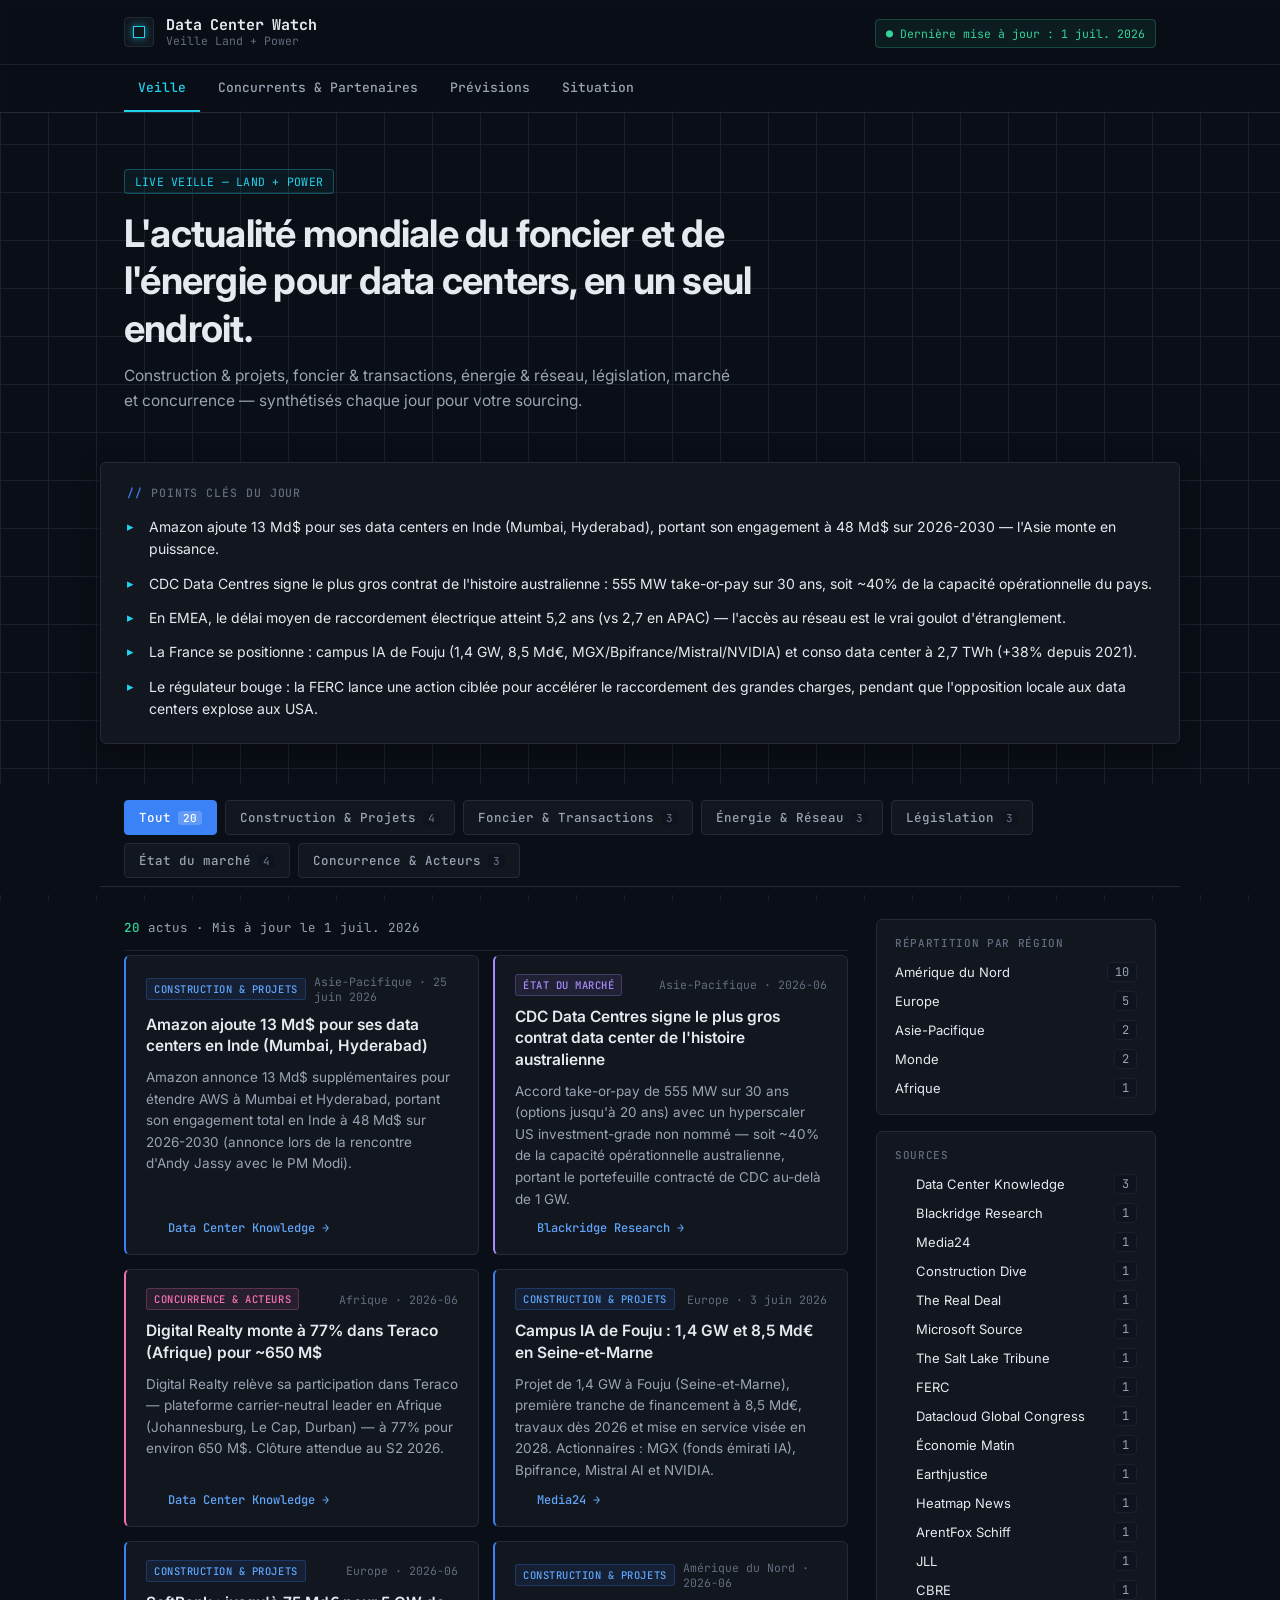
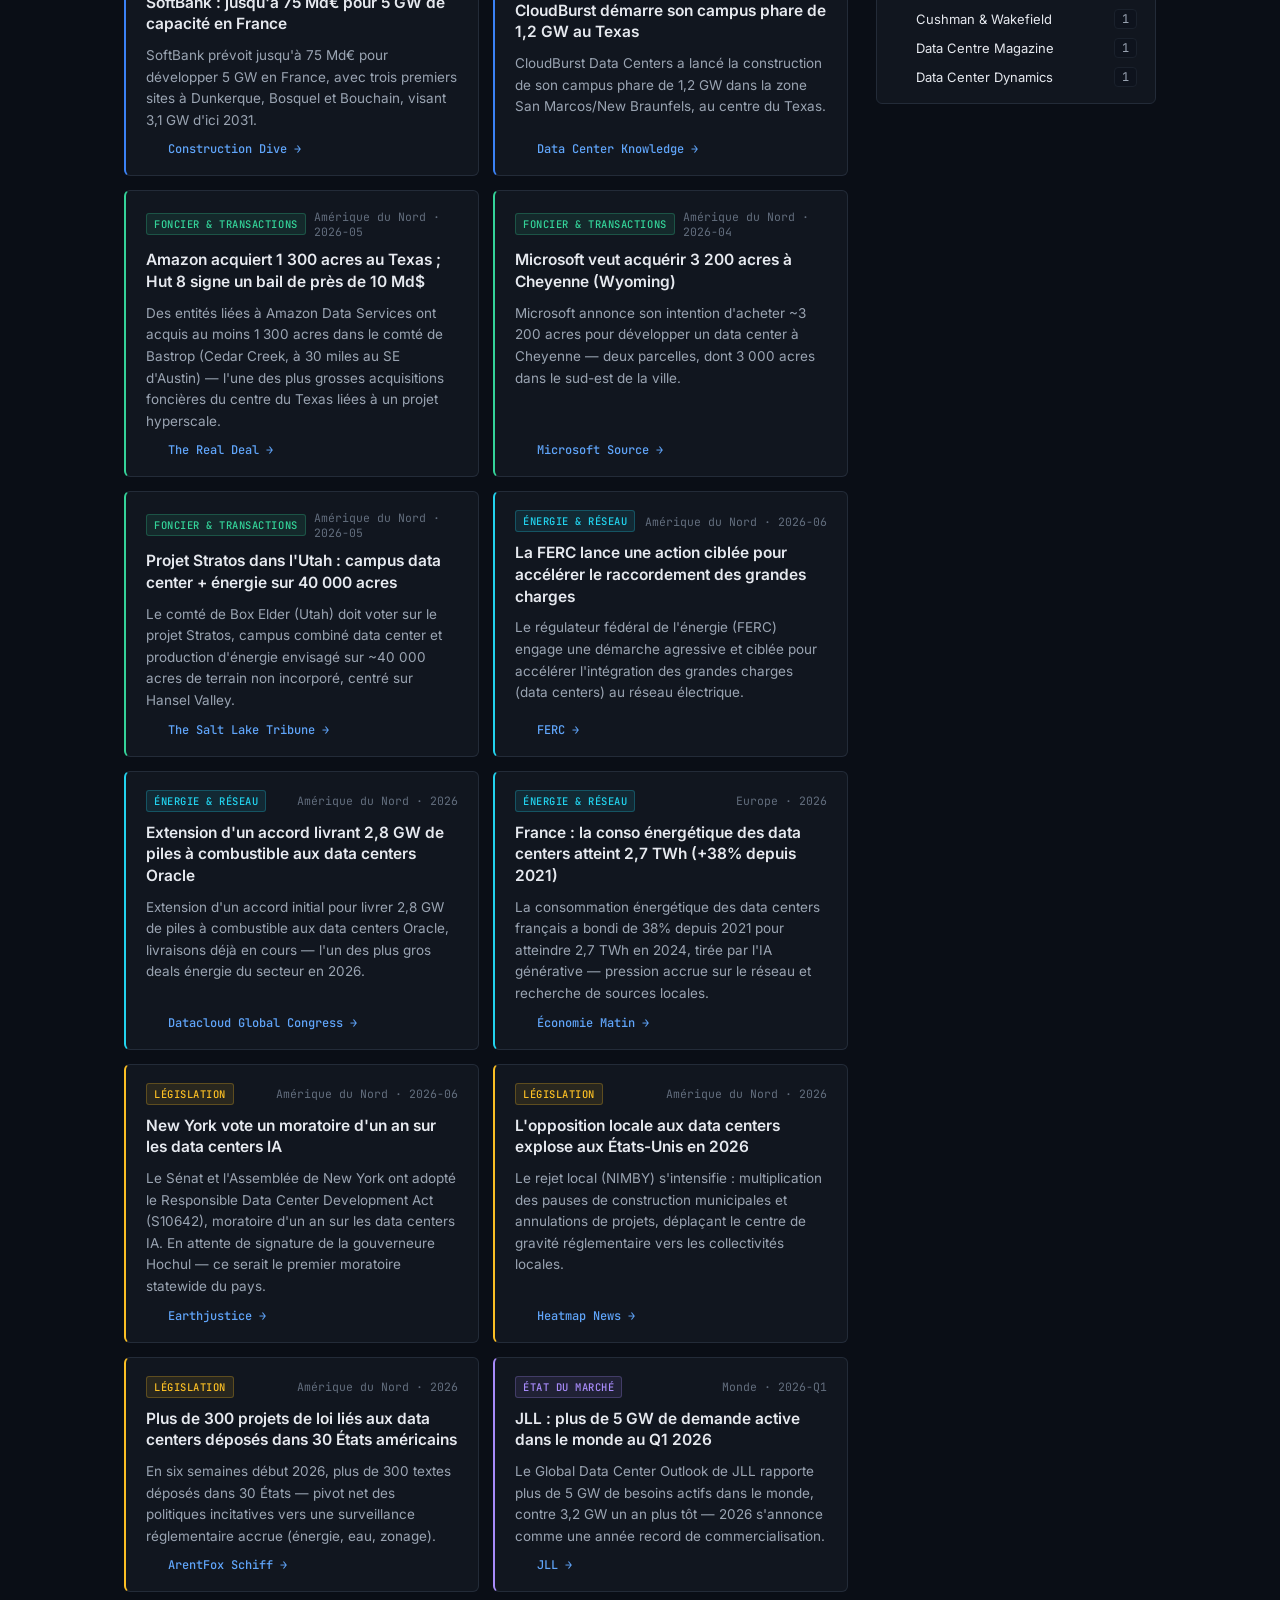
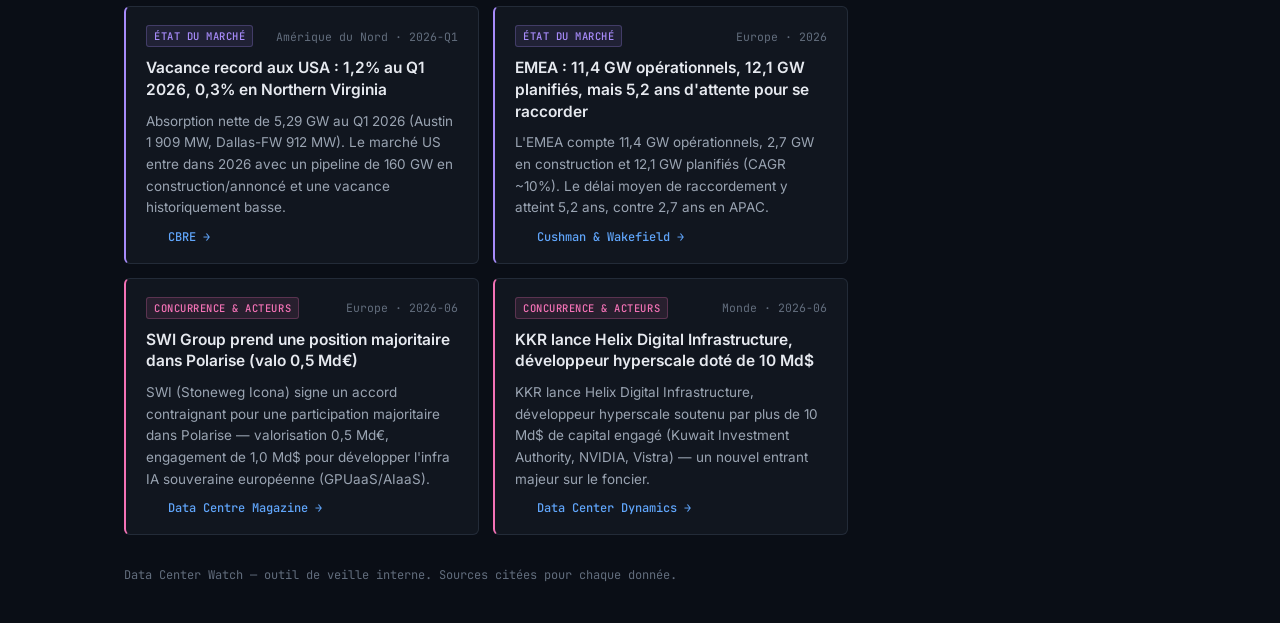
==== index.html @ c89e73c5 "Retrait de la section inscription email du site (form + JS + fonction subscribe)" ====
<!DOCTYPE html>
<html lang="fr">
<head>
<meta charset="UTF-8">
<meta name="viewport" content="width=device-width, initial-scale=1.0">
<title>Data Center Watch — Veille Land + Power</title>
<meta name="description" content="Veille sur la construction de data centers, le foncier raccordé en énergie, la législation, le marché, la concurrence et les prévisions.">
<link rel="preconnect" href="https://fonts.googleapis.com">
<link rel="preconnect" href="https://fonts.gstatic.com" crossorigin>
<link href="https://fonts.googleapis.com/css2?family=Inter:wght@400;500;600;700;800&family=JetBrains+Mono:wght@400;500&display=swap" rel="stylesheet">
<link rel="stylesheet" href="style.css">
</head>
<body>

<header class="topbar">
  <div class="topbar-inner">
    <div class="brand">
      <span class="brand-mark" aria-hidden="true"></span>
      <div class="brand-text">
        <span class="brand-name">Data Center Watch</span>
        <span class="brand-sub">Veille Land + Power</span>
      </div>
    </div>
    <div class="topbar-meta">
      <span class="updated-badge" id="updated-badge">Dernière mise à jour : —</span>
    </div>
  </div>
  <nav class="tabs" aria-label="Navigation principale">
    <div class="tabs-inner">
      <button class="tab is-active" data-tab="veille">Veille</button>
      <button class="tab" data-tab="concurrents">Concurrents &amp; Partenaires</button>
      <button class="tab" data-tab="previsions">Prévisions</button>
      <button class="tab" data-tab="situation">Situation</button>
    </div>
  </nav>
</header>

<main>

  <!-- ===================== VEILLE ===================== -->
  <section class="view is-active" id="view-veille">
    <div class="hero">
      <div class="hero-inner">
        <span class="hero-tag">LIVE VEILLE — LAND + POWER</span>
        <h1>L'actualité mondiale du foncier et de l'énergie pour data centers, en un seul endroit.</h1>
        <p class="hero-lede">Construction &amp; projets, foncier &amp; transactions, énergie &amp; réseau, législation, marché et concurrence — synthétisés chaque jour pour votre sourcing.</p>
      </div>
    </div>

    <div class="takeaways">
      <div class="section-inner">
        <h2 id="takeaways-title">Points clés du jour</h2>
        <ul id="takeaways-list" class="takeaways-list"></ul>
      </div>
    </div>

    <nav class="filters" aria-label="Filtrer par catégorie">
      <div class="section-inner filters-inner">
        <button class="filter-btn is-active" data-filter="all">Tout</button>
        <button class="filter-btn" data-filter="construction">Construction &amp; Projets</button>
        <button class="filter-btn" data-filter="land">Foncier &amp; Transactions</button>
        <button class="filter-btn" data-filter="power">Énergie &amp; Réseau</button>
        <button class="filter-btn" data-filter="legislation">Législation</button>
        <button class="filter-btn" data-filter="market">État du marché</button>
        <button class="filter-btn" data-filter="competition">Concurrence &amp; Acteurs</button>
      </div>
    </nav>

    <div class="section-inner veille-layout">
      <div class="feed">
        <div class="feed-status" id="feed-status"></div>
        <div id="card-grid" class="card-grid" aria-live="polite"></div>
        <p id="empty-state" class="empty-state" hidden>Aucun article dans cette catégorie pour l'instant.</p>
      </div>
      <aside class="veille-sidebar">
        <div class="side-box">
          <h3 class="side-title">Répartition par région</h3>
          <ul id="region-breakdown" class="side-list"></ul>
        </div>
        <div class="side-box">
          <h3 class="side-title">Sources</h3>
          <ul id="source-breakdown" class="side-list"></ul>
        </div>
      </aside>
    </div>
  </section>

  <!-- ===================== CONCURRENTS ===================== -->
  <section class="view" id="view-concurrents">
    <div class="view-head section-inner">
      <h2 class="view-title">Concurrents &amp; Partenaires</h2>
      <p class="view-sub">Suivi des acteurs que vous surveillez, avec les actus liées détectées dans la veille.</p>
    </div>
    <div class="section-inner">
      <div id="watchlist-grid" class="watchlist-grid"></div>
    </div>
  </section>

  <!-- ===================== PRÉVISIONS ===================== -->
  <section class="view" id="view-previsions">
    <div class="view-head section-inner">
      <h2 class="view-title">Prévisions</h2>
      <p class="view-sub">Marchés de prédiction sur des sujets data center / IA / énergie. Chaque pourcentage = <strong>probabilité que la réponse à la question soit « Oui »</strong>. Ce sont des cotes de marché, pas des certitudes.</p>
    </div>
    <div class="section-inner">
      <h3 class="block-label">Manifold — cotes en direct</h3>
      <div id="manifold-grid" class="predict-grid">
        <p class="empty-state">Chargement des marchés…</p>
      </div>
    </div>
  </section>

  <!-- ===================== SITUATION ===================== -->
  <section class="view" id="view-situation">
    <div class="view-head section-inner">
      <h2 class="view-title">Situation du marché</h2>
      <p class="view-sub" id="situation-asof">Chiffres clés agrégés des principaux rapports du secteur.</p>
    </div>
    <div class="section-inner">
      <div id="kpi-grid" class="kpi-grid"></div>
      <p id="situation-note" class="situation-note"></p>
    </div>
  </section>


</main>

<footer class="site-footer">
  <div class="section-inner">
    <p>Data Center Watch — outil de veille interne. Sources citées pour chaque donnée.</p>
  </div>
</footer>

<script src="script.js"></script>
</body>
</html>
---- style.css ----
:root {
  --bg: #0a0e16;
  --bg-raised: #0e131d;
  --panel: #11161f;
  --panel-hover: #151b26;
  --border: #232b38;
  --border-soft: #1a212c;
  --text: #e6e9ef;
  --text-dim: #9aa4b2;
  --text-faint: #626d7d;
  --accent: #3b82f6;
  --accent-bright: #60a5fa;
  --cyan: #22d3ee;
  --green: #34d399;
  --amber: #fbbf24;
  --violet: #a78bfa;
  --pink: #f472b6;
  --radius: 6px;
  --shadow-md: 0 8px 24px rgba(0, 0, 0, 0.35);
  --font-sans: 'Inter', -apple-system, BlinkMacSystemFont, 'Segoe UI', sans-serif;
  --font-mono: 'JetBrains Mono', ui-monospace, monospace;
}

* { box-sizing: border-box; }

html, body {
  margin: 0;
  padding: 0;
  background: var(--bg);
  background-image:
    linear-gradient(var(--border-soft) 1px, transparent 1px),
    linear-gradient(90deg, var(--border-soft) 1px, transparent 1px);
  background-size: 48px 48px;
  background-attachment: fixed;
  color: var(--text);
  font-family: var(--font-sans);
  -webkit-font-smoothing: antialiased;
}

.sr-only {
  position: absolute;
  width: 1px; height: 1px;
  padding: 0; margin: -1px;
  overflow: hidden;
  clip: rect(0,0,0,0);
  white-space: nowrap;
  border: 0;
}

.section-inner {
  max-width: 1080px;
  margin: 0 auto;
  padding: 0 24px;
}

/* Topbar */
.topbar {
  background: rgba(10, 14, 22, 0.85);
  backdrop-filter: blur(10px);
  color: var(--text);
  border-bottom: 1px solid var(--border);
  position: sticky;
  top: 0;
  z-index: 20;
}
.topbar-inner {
  max-width: 1080px;
  margin: 0 auto;
  padding: 16px 24px;
  display: flex;
  align-items: center;
  justify-content: space-between;
  gap: 16px;
  flex-wrap: wrap;
}
.brand { display: flex; align-items: center; gap: 12px; }
.brand-mark {
  width: 30px; height: 30px;
  border-radius: 4px;
  background: var(--panel);
  border: 1px solid var(--border);
  display: inline-block;
  flex-shrink: 0;
  position: relative;
}
.brand-mark::after {
  content: "";
  position: absolute;
  inset: 8px;
  border: 1.5px solid var(--cyan);
  box-shadow: 0 0 8px rgba(34, 211, 238, 0.6);
}
.brand-text { display: flex; flex-direction: column; line-height: 1.2; }
.brand-name { font-weight: 700; font-size: 15px; letter-spacing: -0.01em; font-family: var(--font-mono); }
.brand-sub { font-size: 11.5px; color: var(--text-faint); font-family: var(--font-mono); }

.updated-badge {
  font-family: var(--font-mono);
  font-size: 11.5px;
  color: var(--green);
  background: rgba(52, 211, 153, 0.08);
  padding: 6px 10px;
  border-radius: 4px;
  border: 1px solid rgba(52, 211, 153, 0.25);
}
.updated-badge::before {
  content: "● ";
}

/* Tabs */
.tabs {
  border-top: 1px solid var(--border-soft);
}
.tabs-inner {
  max-width: 1080px;
  margin: 0 auto;
  padding: 0 24px;
  display: flex;
  gap: 4px;
  overflow-x: auto;
}
.tab {
  font-family: var(--font-mono);
  font-size: 13px;
  font-weight: 500;
  color: var(--text-dim);
  background: transparent;
  border: none;
  border-bottom: 2px solid transparent;
  padding: 14px 14px;
  cursor: pointer;
  white-space: nowrap;
  transition: color 0.15s ease, border-color 0.15s ease;
}
.tab:hover { color: var(--text); }
.tab.is-active {
  color: var(--cyan);
  border-bottom-color: var(--cyan);
}

/* Views */
.view { display: none; }
.view.is-active { display: block; }
.view-head {
  padding-top: 40px;
  padding-bottom: 8px;
}
.view-title {
  font-size: 24px;
  font-weight: 700;
  margin: 0 0 6px;
  letter-spacing: -0.02em;
}
.view-sub {
  font-size: 14.5px;
  color: var(--text-dim);
  margin: 0;
  max-width: 640px;
  line-height: 1.6;
}
.view-sub strong { color: var(--amber); font-weight: 600; }
.block-label {
  font-family: var(--font-mono);
  font-size: 12px;
  text-transform: uppercase;
  letter-spacing: 0.06em;
  color: var(--text-faint);
  font-weight: 500;
  margin: 24px 0 14px;
}

/* Hero */
.hero {
  padding: 56px 0 40px;
  position: relative;
}
.hero-inner { max-width: 1080px; margin: 0 auto; padding: 0 24px; }
.hero-tag {
  display: inline-block;
  font-family: var(--font-mono);
  font-size: 11.5px;
  color: var(--cyan);
  border: 1px solid rgba(34, 211, 238, 0.3);
  background: rgba(34, 211, 238, 0.06);
  padding: 4px 10px;
  border-radius: 4px;
  margin-bottom: 16px;
  letter-spacing: 0.02em;
}
.hero h1 {
  font-size: clamp(26px, 3.4vw, 38px);
  font-weight: 700;
  letter-spacing: -0.02em;
  line-height: 1.25;
  max-width: 720px;
  margin: 0 0 12px;
  color: var(--text);
}
.hero-lede {
  font-size: 15.5px;
  color: var(--text-dim);
  max-width: 620px;
  margin: 0;
  line-height: 1.6;
}

/* Takeaways */
.takeaways {
  margin-top: 8px;
}
.takeaways .section-inner {
  background: var(--panel);
  border: 1px solid var(--border);
  border-radius: var(--radius);
  box-shadow: var(--shadow-md);
  padding: 22px 26px;
}
.takeaways h2 {
  font-family: var(--font-mono);
  font-size: 11.5px;
  text-transform: uppercase;
  letter-spacing: 0.08em;
  color: var(--text-faint);
  font-weight: 500;
  margin: 0 0 16px;
  display: flex;
  align-items: center;
  gap: 8px;
}
.takeaways h2::before {
  content: "//";
  color: var(--accent);
}
.takeaways-list {
  list-style: none;
  margin: 0;
  padding: 0;
  display: grid;
  gap: 12px;
}
.takeaways-list li {
  padding-left: 22px;
  position: relative;
  font-size: 14px;
  line-height: 1.6;
  color: var(--text);
}
.takeaways-list li::before {
  content: "▸";
  position: absolute;
  left: 0; top: 0;
  color: var(--cyan);
  font-size: 13px;
}

/* Filters */
.filters {
  margin-top: 40px;
  background: var(--bg);
  padding: 8px 0;
}
.filters-inner {
  display: flex;
  gap: 8px;
  flex-wrap: wrap;
  padding-top: 8px;
  padding-bottom: 8px;
  border-bottom: 1px solid var(--border);
}
.filter-btn {
  font-family: var(--font-mono);
  font-size: 12.5px;
  font-weight: 500;
  color: var(--text-dim);
  background: var(--panel);
  border: 1px solid var(--border);
  border-radius: 4px;
  padding: 8px 14px;
  cursor: pointer;
  transition: all 0.15s ease;
}
.filter-btn:hover { border-color: var(--accent); color: var(--accent-bright); }
.filter-btn.is-active {
  background: var(--accent);
  border-color: var(--accent);
  color: #fff;
}
.filter-count {
  display: inline-block;
  margin-left: 7px;
  font-size: 11px;
  color: var(--text-faint);
  background: var(--bg-raised);
  border-radius: 3px;
  padding: 0 5px;
}
.filter-btn.is-active .filter-count {
  color: #fff;
  background: rgba(255,255,255,0.2);
}

/* Veille layout (feed + sidebar) */
.veille-layout {
  display: grid;
  grid-template-columns: 1fr 280px;
  gap: 28px;
  padding-top: 24px;
  padding-bottom: 8px;
  align-items: start;
}
.feed { min-width: 0; }
.feed-status {
  font-family: var(--font-mono);
  font-size: 12.5px;
  color: var(--text-dim);
  padding-bottom: 14px;
  margin-bottom: 4px;
  border-bottom: 1px solid var(--border-soft);
}
.feed-status strong { color: var(--green); font-weight: 500; }

.veille-sidebar {
  display: flex;
  flex-direction: column;
  gap: 16px;
  position: sticky;
  top: 120px;
}
.side-box {
  background: var(--panel);
  border: 1px solid var(--border);
  border-radius: var(--radius);
  padding: 16px 18px;
}
.side-title {
  font-family: var(--font-mono);
  font-size: 11px;
  text-transform: uppercase;
  letter-spacing: 0.06em;
  color: var(--text-faint);
  font-weight: 500;
  margin: 0 0 12px;
}
.side-list { list-style: none; margin: 0; padding: 0; display: grid; gap: 9px; }
.side-list li {
  display: flex;
  align-items: center;
  justify-content: space-between;
  gap: 10px;
  font-size: 13px;
}
.side-name {
  display: flex; align-items: center; gap: 7px;
  color: var(--text); min-width: 0;
  overflow: hidden; text-overflow: ellipsis; white-space: nowrap;
}
.side-name img { border-radius: 2px; flex-shrink: 0; }
.side-count {
  font-family: var(--font-mono);
  font-size: 12px;
  color: var(--text-dim);
  background: var(--bg-raised);
  border: 1px solid var(--border-soft);
  border-radius: 4px;
  padding: 1px 7px;
  flex-shrink: 0;
}

/* Feed */
.card-grid {
  display: grid;
  grid-template-columns: repeat(auto-fill, minmax(300px, 1fr));
  gap: 14px;
}
.card {
  background: var(--panel);
  border: 1px solid var(--border);
  border-left: 2px solid var(--card-accent, var(--border));
  border-radius: var(--radius);
  padding: 18px 20px;
  display: flex;
  flex-direction: column;
  gap: 10px;
  transition: border-color 0.15s ease, transform 0.15s ease;
}
.card:hover {
  border-color: var(--border);
  border-left-color: var(--card-accent, var(--accent));
  background: var(--panel-hover);
}
.card-top {
  display: flex;
  align-items: center;
  justify-content: space-between;
  gap: 8px;
}
.badge {
  font-family: var(--font-mono);
  font-size: 10.5px;
  font-weight: 500;
  text-transform: uppercase;
  letter-spacing: 0.05em;
  padding: 3px 7px;
  border-radius: 3px;
  white-space: nowrap;
  border: 1px solid transparent;
}
.badge-construction { background: rgba(59, 130, 246, 0.1); color: var(--accent-bright); border-color: rgba(59, 130, 246, 0.25); }
.badge-land { background: rgba(52, 211, 153, 0.1); color: var(--green); border-color: rgba(52, 211, 153, 0.25); }
.badge-power { background: rgba(34, 211, 238, 0.1); color: var(--cyan); border-color: rgba(34, 211, 238, 0.25); }
.badge-legislation { background: rgba(251, 191, 36, 0.1); color: var(--amber); border-color: rgba(251, 191, 36, 0.25); }
.badge-market { background: rgba(167, 139, 250, 0.1); color: var(--violet); border-color: rgba(167, 139, 250, 0.25); }
.badge-competition { background: rgba(244, 114, 182, 0.1); color: var(--pink); border-color: rgba(244, 114, 182, 0.25); }

.card[data-category="construction"] { --card-accent: var(--accent); }
.card[data-category="land"] { --card-accent: var(--green); }
.card[data-category="power"] { --card-accent: var(--cyan); }
.card[data-category="legislation"] { --card-accent: var(--amber); }
.card[data-category="market"] { --card-accent: var(--violet); }
.card[data-category="competition"] { --card-accent: var(--pink); }

.card-meta {
  font-size: 11.5px;
  color: var(--text-faint);
  font-family: var(--font-mono);
}
.card h3 {
  font-size: 15.5px;
  font-weight: 600;
  line-height: 1.4;
  margin: 0;
  color: var(--text);
}
.card p {
  font-size: 13.5px;
  line-height: 1.6;
  color: var(--text-dim);
  margin: 0;
  flex-grow: 1;
}
.card-source {
  font-size: 12px;
  font-weight: 500;
  font-family: var(--font-mono);
  color: var(--accent-bright);
  text-decoration: none;
  display: inline-flex;
  align-items: center;
  gap: 6px;
}
.card-favicon { border-radius: 3px; flex-shrink: 0; }
.card-source span { text-decoration: none; }
.card-source:hover span { text-decoration: underline; }

.empty-state {
  text-align: center;
  color: var(--text-faint);
  padding: 48px 0;
  font-family: var(--font-mono);
  font-size: 13px;
}

/* Newsletter */
.newsletter {
  margin-top: 56px;
  background: var(--bg-raised);
  border-top: 1px solid var(--border);
  border-bottom: 1px solid var(--border);
  color: var(--text);
  padding: 48px 0;
}
.newsletter-inner {
  display: flex;
  align-items: center;
  justify-content: space-between;
  gap: 32px;
  flex-wrap: wrap;
}
.newsletter-copy { max-width: 460px; }
.newsletter-copy h2 {
  font-size: 20px; margin: 0 0 8px; font-weight: 700;
  font-family: var(--font-mono);
}
.newsletter-copy p { margin: 0; color: var(--text-dim); font-size: 14px; line-height: 1.6; }

.subscribe-form {
  display: flex;
  gap: 8px;
  flex-wrap: wrap;
}
.subscribe-form input[type="email"] {
  font-family: var(--font-mono);
  font-size: 13.5px;
  padding: 12px 14px;
  border-radius: 4px;
  border: 1px solid var(--border);
  background: var(--panel);
  color: var(--text);
  min-width: 260px;
}
.subscribe-form input[type="email"]::placeholder { color: var(--text-faint); }
.subscribe-form input[type="email"]:focus {
  outline: 1px solid var(--accent);
  outline-offset: 1px;
  border-color: var(--accent);
}
.subscribe-form button {
  font-family: var(--font-mono);
  font-size: 13.5px;
  font-weight: 600;
  padding: 12px 20px;
  border-radius: 4px;
  border: 1px solid var(--accent);
  background: var(--accent);
  color: #fff;
  cursor: pointer;
  transition: background 0.15s ease;
}
.subscribe-form button:hover { background: var(--accent-bright); border-color: var(--accent-bright); }
.subscribe-message {
  width: 100%;
  margin: 8px 0 0;
  font-size: 12.5px;
  font-family: var(--font-mono);
  color: var(--green);
  min-height: 16px;
}
.subscribe-message.is-error { color: var(--pink); }

/* Footer */
.site-footer {
  padding: 24px 0 40px;
}
.site-footer p {
  font-size: 12px;
  font-family: var(--font-mono);
  color: var(--text-faint);
  margin: 0;
}

/* ===== Watchlist (Concurrents & Partenaires) ===== */
.watchlist-grid {
  display: grid;
  grid-template-columns: repeat(auto-fill, minmax(340px, 1fr));
  gap: 16px;
  padding-bottom: 8px;
}
.wl-card {
  background: var(--panel);
  border: 1px solid var(--border);
  border-top: 2px solid var(--wl-accent, var(--border));
  border-radius: var(--radius);
  padding: 20px;
  display: flex;
  flex-direction: column;
  gap: 12px;
}
.wl-card[data-accent="cyan"] { --wl-accent: var(--cyan); }
.wl-card[data-accent="green"] { --wl-accent: var(--green); }
.wl-card[data-accent="violet"] { --wl-accent: var(--violet); }
.wl-card[data-accent="pink"] { --wl-accent: var(--pink); }
.wl-head {
  display: flex;
  align-items: center;
  justify-content: space-between;
  gap: 10px;
}
.wl-head h3 { margin: 0; font-size: 18px; font-weight: 700; }
.wl-meta {
  display: flex;
  flex-wrap: wrap;
  gap: 8px 20px;
  margin: 0;
}
.wl-meta div { display: flex; flex-direction: column; }
.wl-meta dt {
  font-family: var(--font-mono);
  font-size: 10.5px;
  text-transform: uppercase;
  letter-spacing: 0.04em;
  color: var(--text-faint);
}
.wl-meta dd { margin: 0; font-size: 13px; color: var(--text); }
.wl-focus { margin: 0; font-size: 13.5px; line-height: 1.55; color: var(--text-dim); }
.wl-facts {
  margin: 0; padding: 0; list-style: none;
  display: grid; gap: 6px;
}
.wl-facts li {
  position: relative; padding-left: 16px;
  font-size: 12.5px; line-height: 1.5; color: var(--text-dim);
}
.wl-facts li::before { content: "–"; position: absolute; left: 0; color: var(--text-faint); }
.wl-watch {
  margin: 0;
  font-size: 12.5px;
  line-height: 1.55;
  color: var(--text);
  background: var(--bg-raised);
  border: 1px solid var(--border-soft);
  border-radius: 4px;
  padding: 10px 12px;
}
.wl-watch span { color: var(--amber); font-weight: 600; font-family: var(--font-mono); font-size: 11px; }
.wl-news {
  display: flex; flex-direction: column; gap: 8px;
  background: var(--bg-raised);
  border: 1px solid var(--border-soft);
  border-radius: 6px;
  padding: 12px;
}
.wl-news-label {
  font-family: var(--font-mono);
  font-size: 10.5px;
  color: var(--wl-accent, var(--cyan));
  text-transform: uppercase;
  letter-spacing: 0.05em;
  font-weight: 500;
}
.wl-news-label.wl-muted { color: var(--text-faint); }
.wl-news-item {
  display: grid;
  grid-template-columns: auto 1fr;
  gap: 2px 10px;
  text-decoration: none;
  padding-bottom: 8px;
  border-bottom: 1px solid var(--border-soft);
}
.wl-news-item:last-child { border-bottom: none; padding-bottom: 0; }
.wl-news-date {
  font-family: var(--font-mono);
  font-size: 10.5px;
  color: var(--text-faint);
  white-space: nowrap;
  padding-top: 1px;
}
.wl-news-title {
  font-size: 12.5px; line-height: 1.4; color: var(--text);
  grid-column: 2;
}
.wl-news-item:hover .wl-news-title { color: var(--accent-bright); }
.wl-news-src {
  grid-column: 2;
  font-family: var(--font-mono);
  font-size: 10.5px; color: var(--text-faint);
}
.wl-link {
  font-family: var(--font-mono);
  font-size: 12px;
  color: var(--accent-bright);
  text-decoration: none;
  margin-top: auto;
}
.wl-link:hover { text-decoration: underline; }

/* ===== Prévisions ===== */
.predict-grid {
  display: grid;
  grid-template-columns: repeat(auto-fill, minmax(300px, 1fr));
  gap: 14px;
}
.predict-card {
  background: var(--panel);
  border: 1px solid var(--border);
  border-radius: var(--radius);
  padding: 18px;
  display: flex;
  flex-direction: column;
  gap: 12px;
  text-decoration: none;
  color: var(--text);
  transition: border-color 0.15s ease, background 0.15s ease;
}
.predict-card:hover { border-color: var(--accent); background: var(--panel-hover); }
.predict-platform {
  font-family: var(--font-mono);
  font-size: 10.5px;
  text-transform: uppercase;
  letter-spacing: 0.06em;
  color: var(--cyan);
}
.predict-card h4 { margin: 0; font-size: 14.5px; font-weight: 600; line-height: 1.4; }
.predict-card p { margin: 0; font-size: 12.5px; color: var(--text-dim); line-height: 1.5; flex-grow: 1; }
.predict-prob { display: flex; align-items: center; gap: 10px; }
.predict-bar {
  flex-grow: 1; height: 6px;
  background: var(--bg-raised);
  border: 1px solid var(--border-soft);
  border-radius: 999px; overflow: hidden;
}
.predict-bar span {
  display: block; height: 100%;
  background: linear-gradient(90deg, var(--accent), var(--cyan));
  border-radius: 999px;
}
.predict-pct {
  font-family: var(--font-mono);
  font-size: 15px; font-weight: 500; color: var(--cyan);
  text-align: right; white-space: nowrap;
}
.predict-yes {
  font-size: 10.5px;
  color: var(--text-faint);
  text-transform: uppercase;
  letter-spacing: 0.04em;
}
.predict-cta {
  font-family: var(--font-mono);
  font-size: 11.5px; color: var(--accent-bright); margin-top: auto;
}

/* ===== Situation (KPIs, accordéon) ===== */
.kpi-region { margin-bottom: 10px; }
.kpi-region-header {
  width: 100%;
  display: flex;
  align-items: center;
  gap: 12px;
  background: var(--panel);
  border: 1px solid var(--border);
  border-radius: var(--radius);
  padding: 14px 18px;
  cursor: pointer;
  font-family: var(--font-mono);
  color: var(--text);
  text-align: left;
  transition: border-color 0.15s ease, background 0.15s ease;
}
.kpi-region-header:hover { border-color: var(--accent); background: var(--panel-hover); }
.kpi-region.is-open .kpi-region-header {
  border-bottom-left-radius: 0;
  border-bottom-right-radius: 0;
  border-color: var(--accent);
}
.kpi-region-flag { font-size: 18px; line-height: 1; }
.kpi-region-name { font-size: 14px; font-weight: 500; flex-grow: 1; }
.kpi-region-count {
  font-size: 11.5px;
  color: var(--text-dim);
  background: var(--bg-raised);
  border: 1px solid var(--border-soft);
  border-radius: 4px;
  padding: 1px 7px;
}
.kpi-region-chevron {
  font-size: 13px;
  color: var(--text-faint);
  transition: transform 0.2s ease;
}
.kpi-region.is-open .kpi-region-chevron { transform: rotate(180deg); color: var(--cyan); }
.kpi-region-body { display: none; }
.kpi-region.is-open .kpi-region-body {
  display: block;
  border: 1px solid var(--accent);
  border-top: none;
  border-bottom-left-radius: var(--radius);
  border-bottom-right-radius: var(--radius);
  padding: 14px;
  background: rgba(59, 130, 246, 0.03);
}
.kpi-region-grid {
  display: grid;
  grid-template-columns: repeat(auto-fill, minmax(240px, 1fr));
  gap: 14px;
}
.kpi-grid { display: block; }
.kpi-card {
  background: var(--panel);
  border: 1px solid var(--border);
  border-radius: var(--radius);
  padding: 18px 20px;
  display: flex;
  flex-direction: column;
  gap: 4px;
}
.kpi-top { display: flex; justify-content: space-between; align-items: center; margin-bottom: 4px; }
.kpi-group {
  font-family: var(--font-mono);
  font-size: 10.5px; text-transform: uppercase; letter-spacing: 0.05em;
  color: var(--text-faint);
}
.kpi-trend { font-size: 11px; }
.kpi-trend-up { color: var(--green); }
.kpi-trend-down { color: var(--pink); }
.kpi-trend-flat { color: var(--text-faint); }
.kpi-value {
  font-family: var(--font-mono);
  font-size: 26px; font-weight: 500; color: var(--text);
  letter-spacing: -0.01em; line-height: 1.1;
}
.kpi-label { font-size: 13.5px; font-weight: 600; color: var(--text); margin-top: 2px; }
.kpi-sub { font-size: 12px; color: var(--text-dim); line-height: 1.45; }
.kpi-source {
  font-family: var(--font-mono);
  font-size: 11px; color: var(--accent-bright);
  text-decoration: none; margin-top: 8px;
}
.kpi-source:hover { text-decoration: underline; }
.situation-note {
  margin: 20px 0 0;
  font-size: 12px;
  color: var(--text-faint);
  font-style: italic;
  line-height: 1.5;
}

@media (max-width: 900px) {
  .veille-layout { grid-template-columns: 1fr; }
  .veille-sidebar { position: static; flex-direction: row; flex-wrap: wrap; }
  .veille-sidebar .side-box { flex: 1 1 240px; }
}
@media (max-width: 640px) {
  .newsletter-inner { flex-direction: column; align-items: flex-start; }
  .veille-sidebar { flex-direction: column; }
}
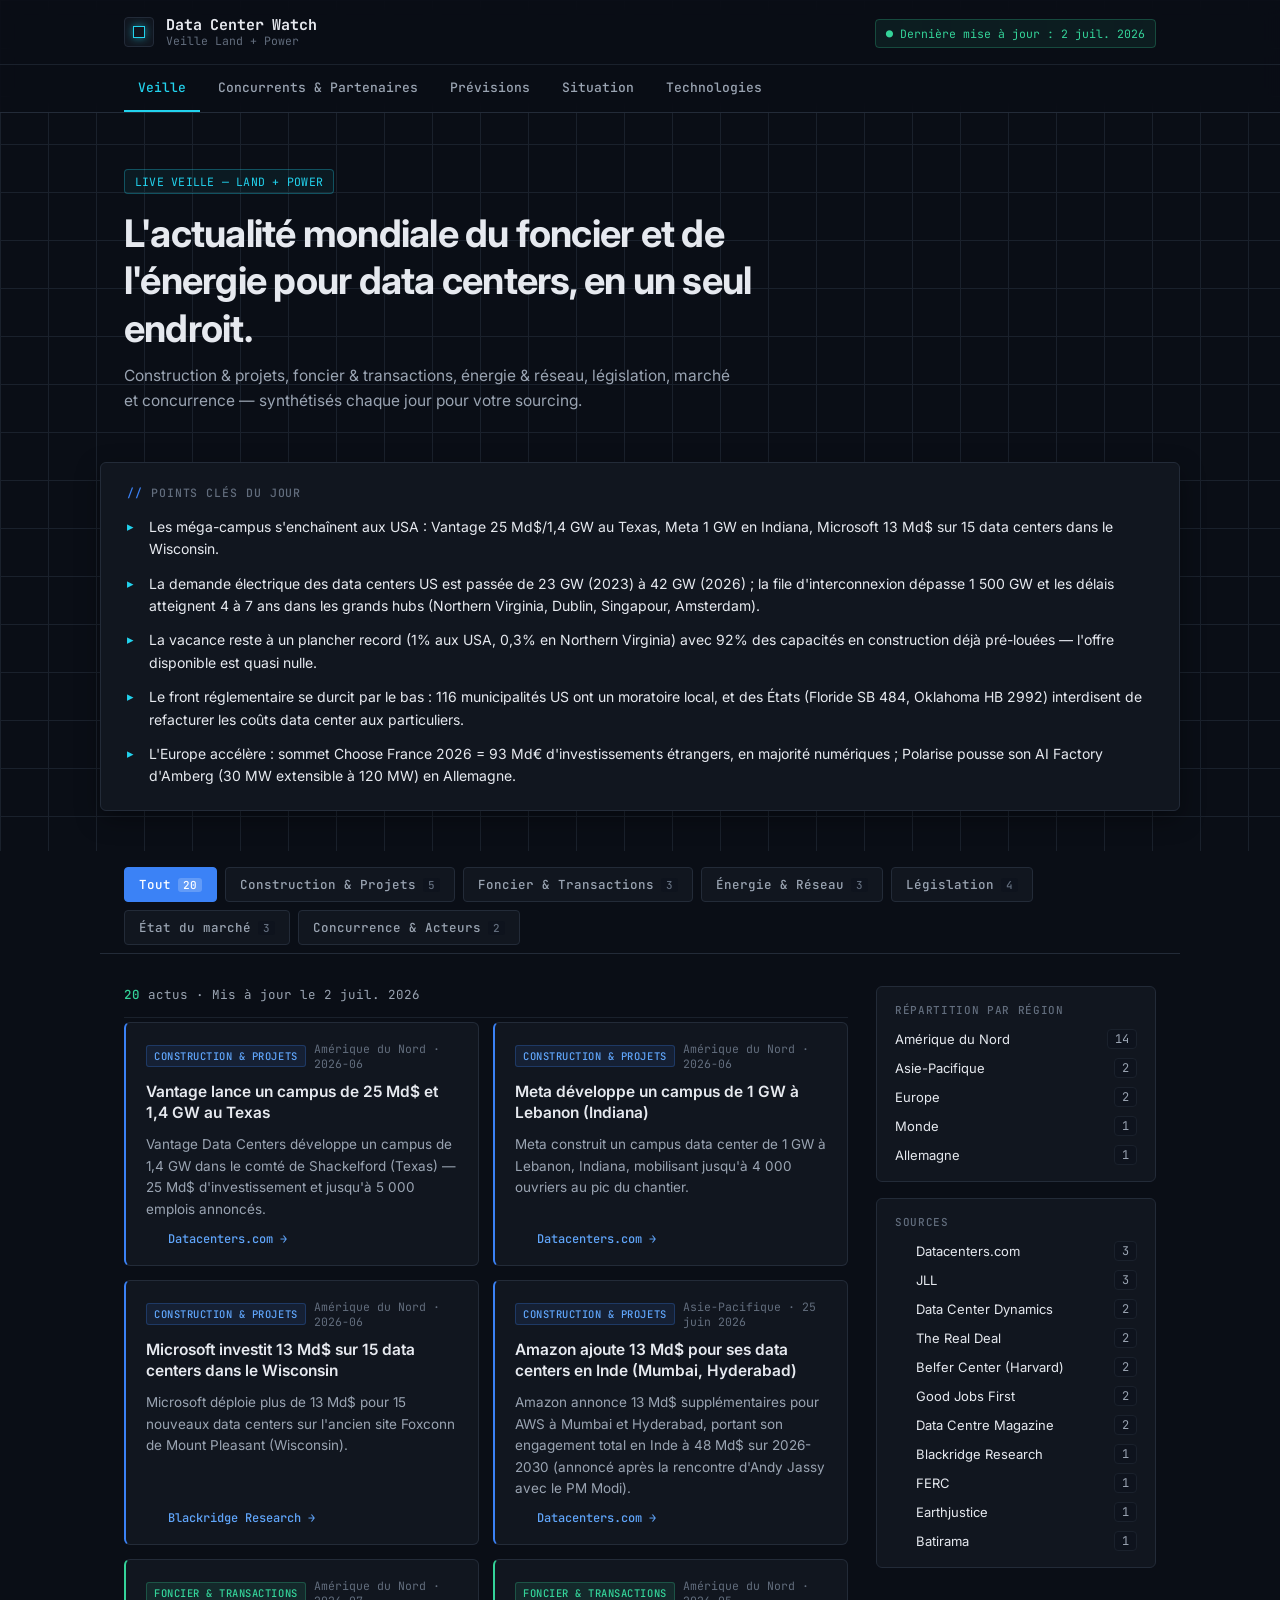
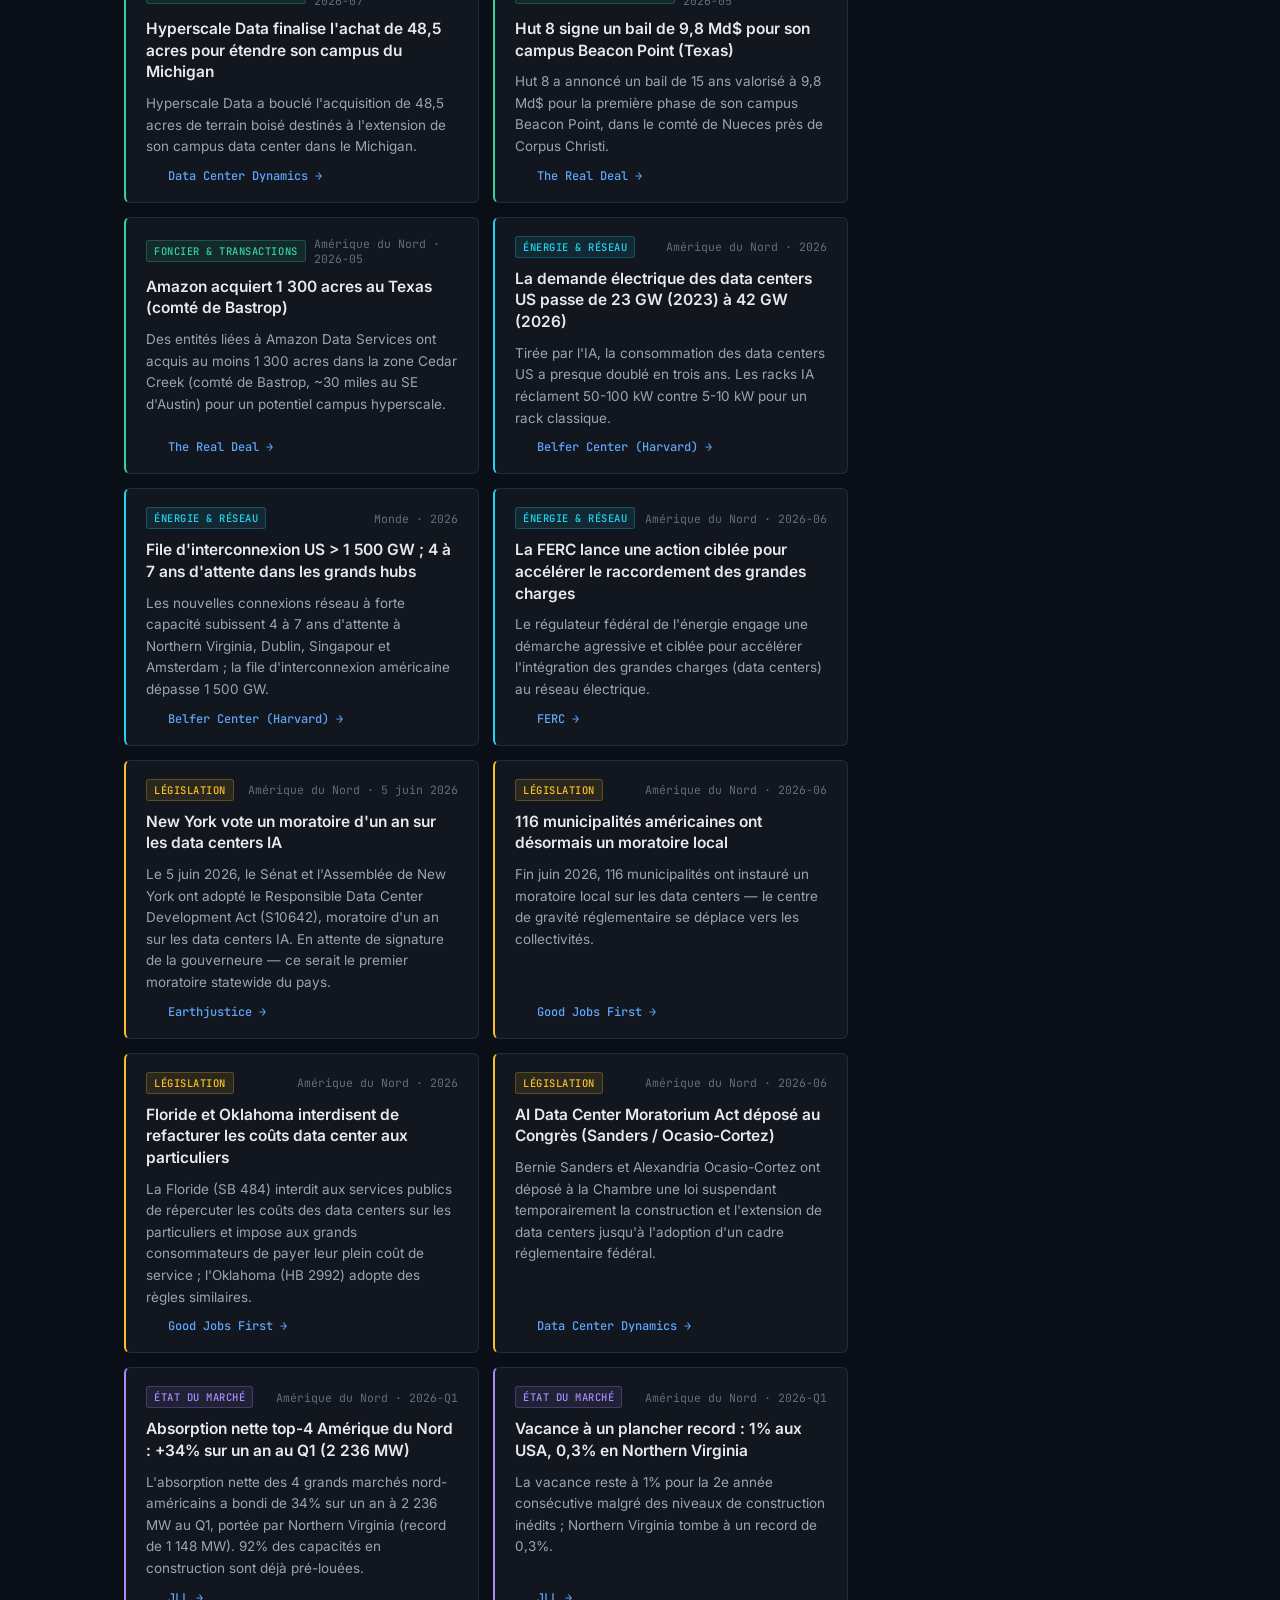
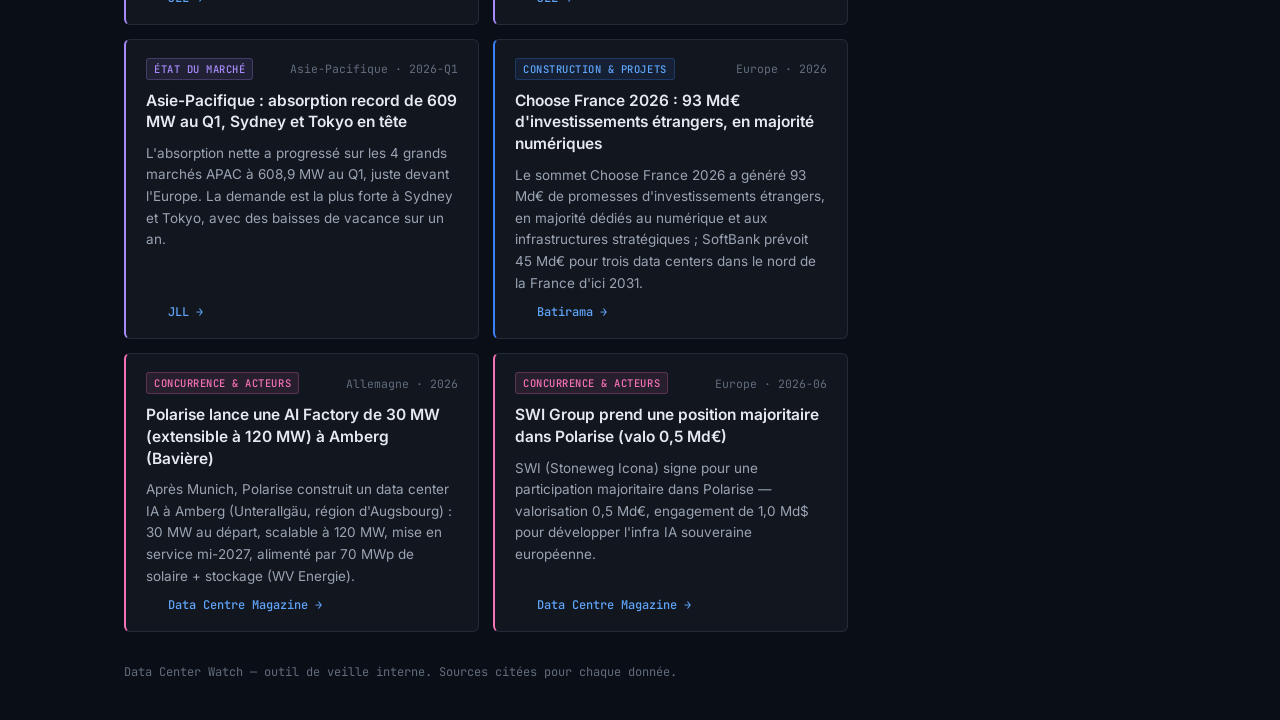
==== commit f12ebf1c: "Nouvel onglet Technologies : puces/accelerateurs (Rubin, MI400, TPU Ironwood, Trainium3...) + compar" ====
--- a/index.html
+++ b/index.html
@@ -4,6 +4,7 @@
 <meta charset="UTF-8">
 <meta name="viewport" content="width=device-width, initial-scale=1.0">
 <title>Data Center Watch — Veille Land + Power</title>
+<link rel="icon" href="favicon.svg" type="image/svg+xml">
 <meta name="description" content="Veille sur la construction de data centers, le foncier raccordé en énergie, la législation, le marché, la concurrence et les prévisions.">
 <link rel="preconnect" href="https://fonts.googleapis.com">
 <link rel="preconnect" href="https://fonts.gstatic.com" crossorigin>
@@ -31,6 +32,7 @@
       <button class="tab" data-tab="concurrents">Concurrents &amp; Partenaires</button>
       <button class="tab" data-tab="previsions">Prévisions</button>
       <button class="tab" data-tab="situation">Situation</button>
+      <button class="tab" data-tab="technologies">Technologies</button>
     </div>
   </nav>
 </header>
@@ -122,6 +124,24 @@
     </div>
   </section>
 
+  <!-- ===================== TECHNOLOGIES ===================== -->
+  <section class="view" id="view-technologies">
+    <div class="view-head section-inner">
+      <h2 class="view-title">Technologies</h2>
+      <p class="view-sub">Puces &amp; accélérateurs à venir, méthodes de refroidissement et comparatifs — pour anticiper les besoins en énergie et en foncier des prochaines générations de matériel.</p>
+    </div>
+    <div class="section-inner">
+      <h3 class="block-label">Puces &amp; accélérateurs</h3>
+      <div id="chips-grid" class="chips-grid"></div>
+      <p id="price-note" class="tech-note"></p>
+
+      <h3 class="block-label" style="margin-top:32px;">Refroidissement — comparatif</h3>
+      <div class="cooling-table-wrap">
+        <table class="cooling-table" id="cooling-table"></table>
+      </div>
+      <p id="cooling-note" class="tech-note"></p>
+    </div>
+  </section>
 
 </main>
 
--- a/style.css
+++ b/style.css
@@ -804,6 +804,96 @@
   line-height: 1.5;
 }
 
+/* ===== Technologies ===== */
+.chips-grid {
+  display: grid;
+  grid-template-columns: repeat(auto-fill, minmax(280px, 1fr));
+  gap: 16px;
+}
+.chip-card {
+  background: var(--panel);
+  border: 1px solid var(--border);
+  border-top: 2px solid var(--chip-accent, var(--cyan));
+  border-radius: var(--radius);
+  padding: 18px 20px;
+  display: flex;
+  flex-direction: column;
+  gap: 10px;
+}
+.chip-card[data-accent="green"] { --chip-accent: var(--green); }
+.chip-card[data-accent="pink"] { --chip-accent: var(--pink); }
+.chip-card[data-accent="cyan"] { --chip-accent: var(--cyan); }
+.chip-card[data-accent="violet"] { --chip-accent: var(--violet); }
+.chip-top { display: flex; align-items: center; justify-content: space-between; gap: 8px; }
+.chip-vendor {
+  font-family: var(--font-mono);
+  font-size: 11px; font-weight: 500;
+  color: var(--chip-accent, var(--cyan));
+  text-transform: uppercase; letter-spacing: 0.06em;
+}
+.chip-type {
+  font-family: var(--font-mono);
+  font-size: 10px; text-transform: uppercase; letter-spacing: 0.04em;
+  color: var(--text-dim);
+  background: var(--bg-raised);
+  border: 1px solid var(--border-soft);
+  border-radius: 3px; padding: 2px 7px;
+}
+.chip-name { margin: 0; font-size: 16px; font-weight: 700; color: var(--text); line-height: 1.3; }
+.chip-avail {
+  font-family: var(--font-mono);
+  font-size: 11.5px; color: var(--amber);
+}
+.chip-specs { margin: 0; padding: 0; list-style: none; display: grid; gap: 6px; }
+.chip-specs li {
+  position: relative; padding-left: 14px;
+  font-size: 12.5px; line-height: 1.5; color: var(--text-dim);
+}
+.chip-specs li::before { content: "▪"; position: absolute; left: 0; color: var(--chip-accent, var(--cyan)); font-size: 9px; top: 3px; }
+.chip-price {
+  font-size: 13px; color: var(--text);
+  background: var(--bg-raised);
+  border: 1px solid var(--border-soft);
+  border-radius: 5px; padding: 8px 10px; line-height: 1.4;
+}
+.chip-price-label {
+  font-family: var(--font-mono);
+  font-size: 10px; text-transform: uppercase; letter-spacing: 0.05em;
+  color: var(--text-faint); margin-right: 4px;
+}
+.chip-source {
+  font-family: var(--font-mono);
+  font-size: 11.5px; color: var(--accent-bright);
+  text-decoration: none; margin-top: auto;
+}
+.chip-source:hover { text-decoration: underline; }
+
+.cooling-table-wrap { overflow-x: auto; border: 1px solid var(--border); border-radius: var(--radius); }
+.cooling-table {
+  width: 100%; border-collapse: collapse;
+  background: var(--panel);
+  font-size: 13.5px;
+}
+.cooling-table th {
+  text-align: left;
+  font-family: var(--font-mono);
+  font-size: 11px; text-transform: uppercase; letter-spacing: 0.04em;
+  color: var(--text-faint); font-weight: 500;
+  padding: 12px 16px;
+  background: var(--bg-raised);
+  border-bottom: 1px solid var(--border);
+  white-space: nowrap;
+}
+.cooling-table td { padding: 13px 16px; border-bottom: 1px solid var(--border-soft); color: var(--text-dim); vertical-align: top; }
+.cooling-table tr:last-child td { border-bottom: none; }
+.cooling-table .ct-name a { color: var(--text); font-weight: 600; text-decoration: none; }
+.cooling-table .ct-name a:hover { color: var(--accent-bright); text-decoration: underline; }
+.cooling-table .ct-pue { font-family: var(--font-mono); color: var(--cyan); white-space: nowrap; }
+.tech-note {
+  margin: 14px 0 0;
+  font-size: 12px; color: var(--text-faint); font-style: italic; line-height: 1.5;
+}
+
 @media (max-width: 900px) {
   .veille-layout { grid-template-columns: 1fr; }
   .veille-sidebar { position: static; flex-direction: row; flex-wrap: wrap; }
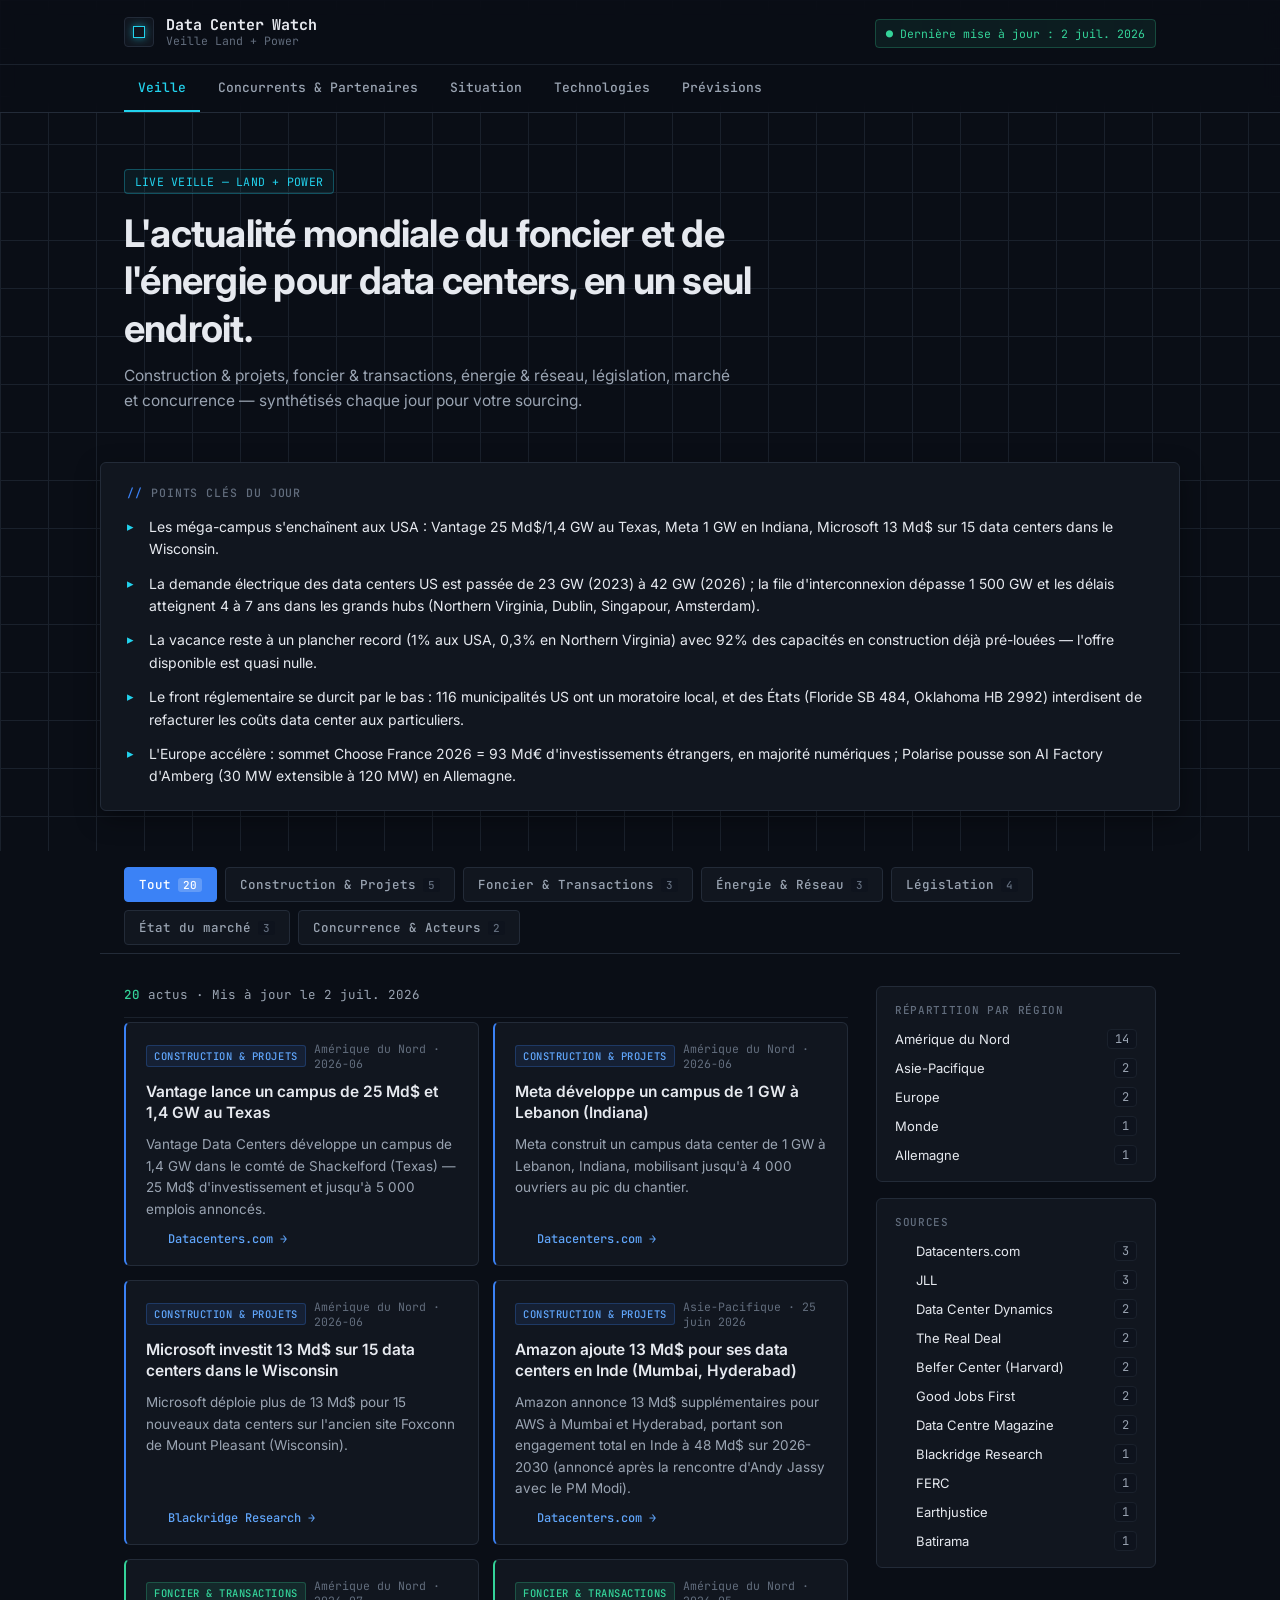
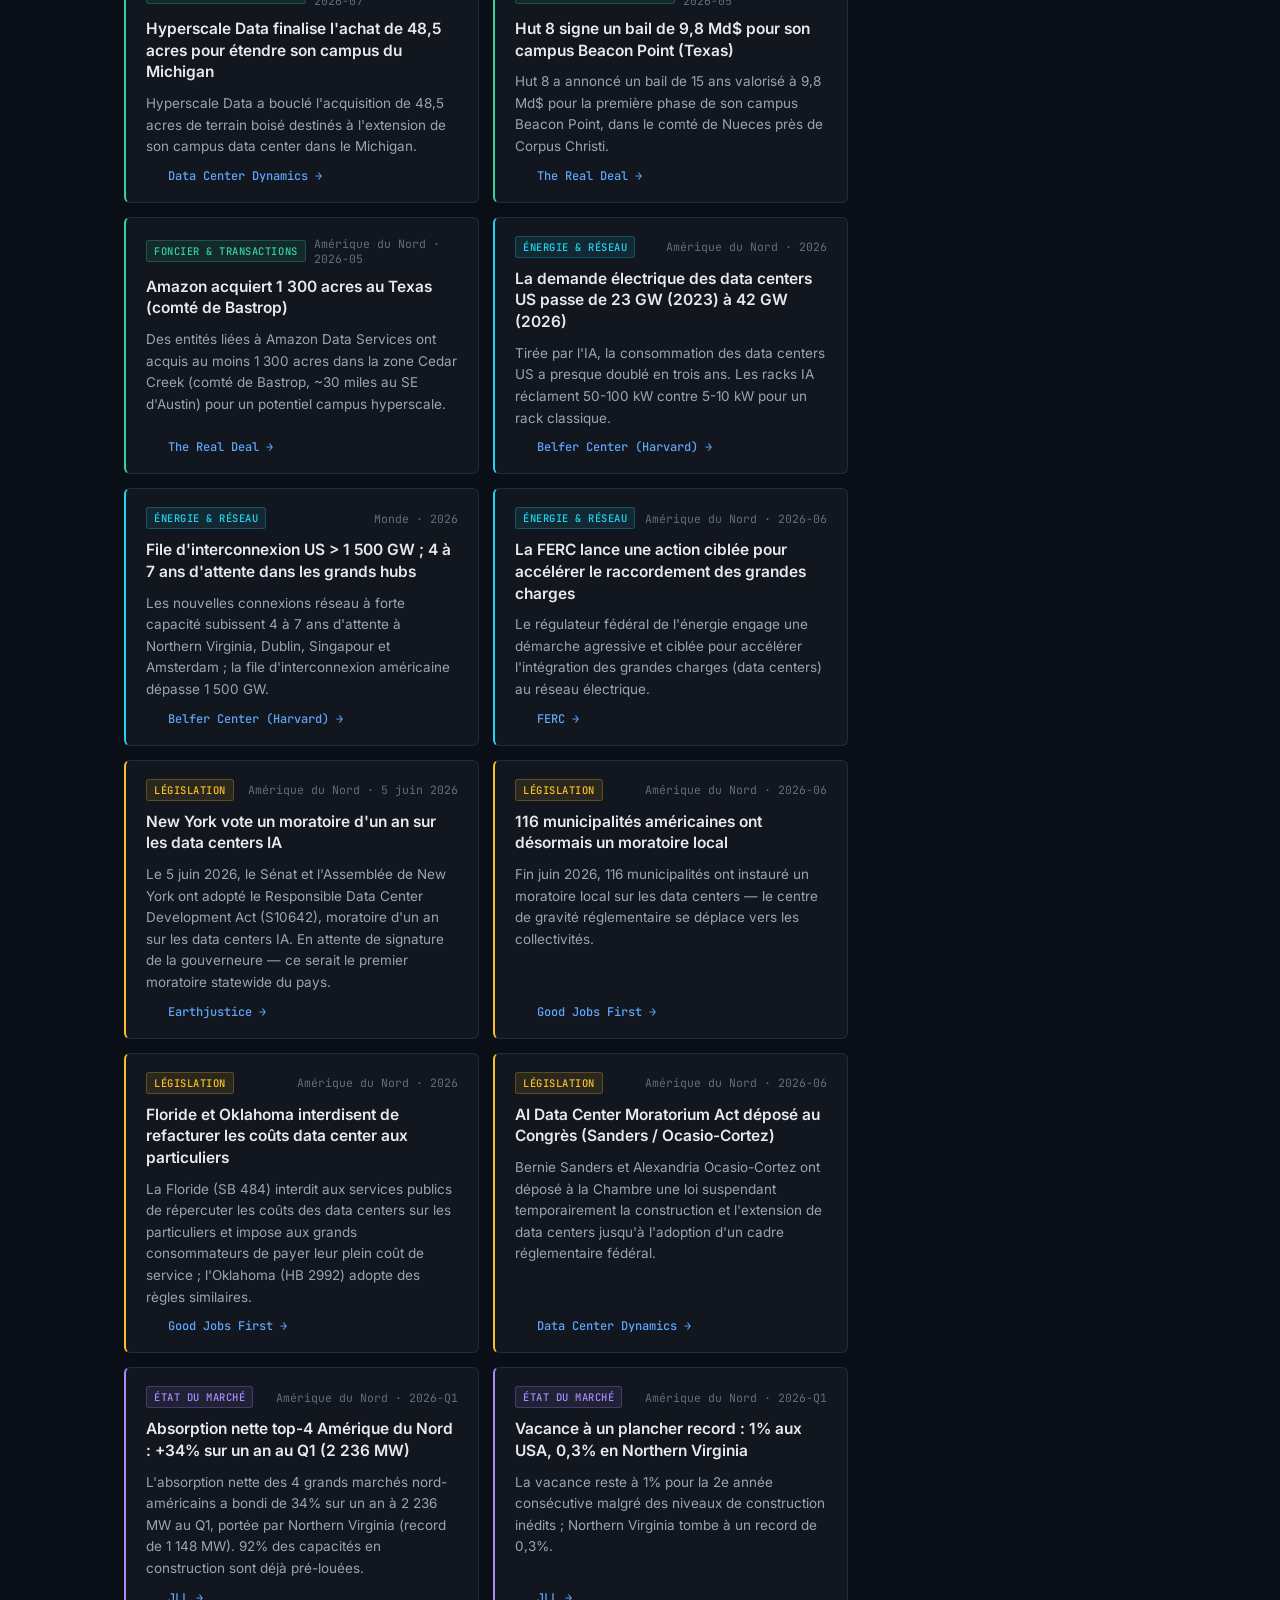
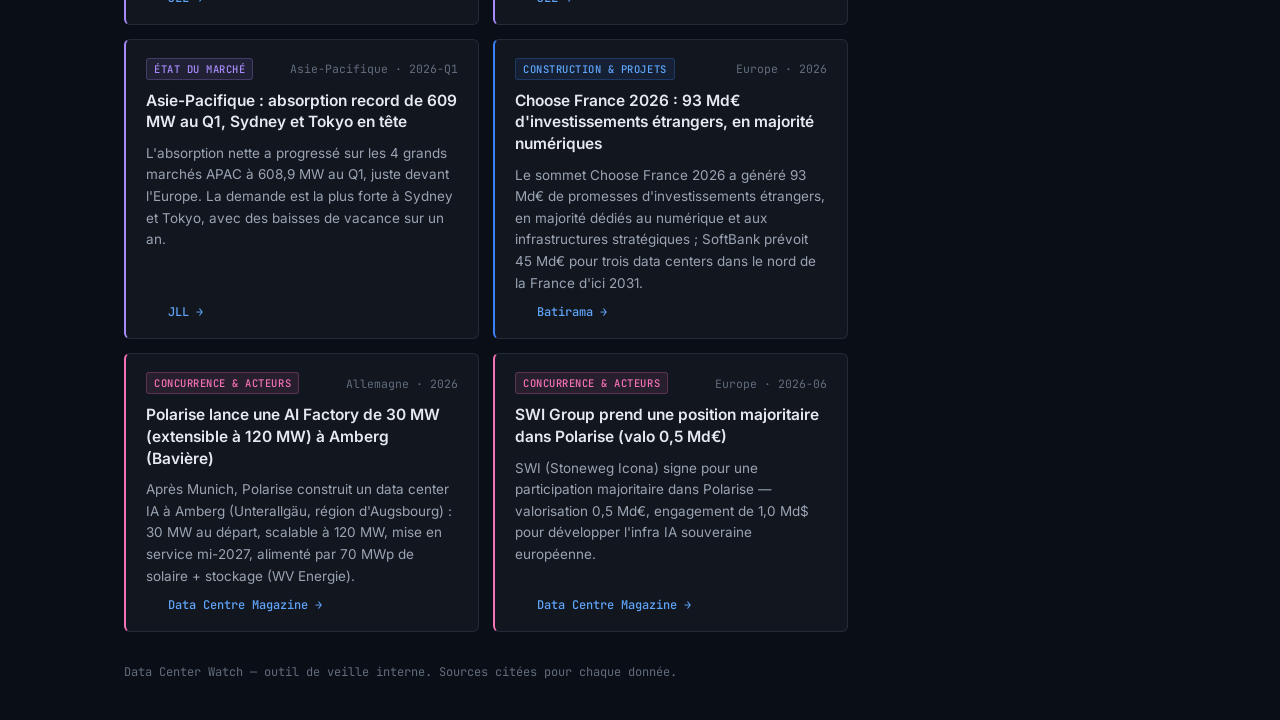
==== commit ccdb6ce7: "Onglets: deplacer Previsions en fin (Veille/Concurrents/Situation/Technologies/Previsions)" ====
--- a/index.html
+++ b/index.html
@@ -30,9 +30,9 @@
     <div class="tabs-inner">
       <button class="tab is-active" data-tab="veille">Veille</button>
       <button class="tab" data-tab="concurrents">Concurrents &amp; Partenaires</button>
-      <button class="tab" data-tab="previsions">Prévisions</button>
       <button class="tab" data-tab="situation">Situation</button>
       <button class="tab" data-tab="technologies">Technologies</button>
+      <button class="tab" data-tab="previsions">Prévisions</button>
     </div>
   </nav>
 </header>
@@ -131,15 +131,27 @@
       <p class="view-sub">Puces &amp; accélérateurs à venir, méthodes de refroidissement et comparatifs — pour anticiper les besoins en énergie et en foncier des prochaines générations de matériel.</p>
     </div>
     <div class="section-inner">
-      <h3 class="block-label">Puces &amp; accélérateurs</h3>
-      <div id="chips-grid" class="chips-grid"></div>
-      <p id="price-note" class="tech-note"></p>
+      <div id="tech-groups"></div>
+      <p id="chips-note" class="tech-note"></p>
 
-      <h3 class="block-label" style="margin-top:32px;">Refroidissement — comparatif</h3>
-      <div class="cooling-table-wrap">
-        <table class="cooling-table" id="cooling-table"></table>
-      </div>
+      <h3 class="block-label" style="margin-top:36px;">Densité électrique par rack</h3>
+      <div class="cooling-table-wrap"><table class="compare-table" id="rack-table"></table></div>
+      <p id="rack-note" class="tech-note"></p>
+
+      <h3 class="block-label" style="margin-top:36px;">Énergie on-site (behind-the-meter)</h3>
+      <div class="cooling-table-wrap"><table class="compare-table" id="power-table"></table></div>
+      <p id="power-note" class="tech-note"></p>
+
+      <h3 class="block-label" style="margin-top:36px;">Refroidissement — comparatif</h3>
+      <div class="cooling-table-wrap"><table class="compare-table" id="cooling-table"></table></div>
       <p id="cooling-note" class="tech-note"></p>
+
+      <h3 class="block-label" style="margin-top:36px;">Eau (WUE) &amp; chaleur fatale</h3>
+      <div class="cooling-table-wrap"><table class="compare-table" id="water-table"></table></div>
+      <p id="water-note" class="tech-note"></p>
+
+      <h3 class="block-label" style="margin-top:36px;">Contexte matériel &amp; approvisionnement</h3>
+      <div id="hw-context" class="hw-grid"></div>
     </div>
   </section>
 
--- a/style.css
+++ b/style.css
@@ -805,94 +805,80 @@
 }
 
 /* ===== Technologies ===== */
-.chips-grid {
-  display: grid;
-  grid-template-columns: repeat(auto-fill, minmax(280px, 1fr));
-  gap: 16px;
-}
-.chip-card {
-  background: var(--panel);
-  border: 1px solid var(--border);
-  border-top: 2px solid var(--chip-accent, var(--cyan));
-  border-radius: var(--radius);
-  padding: 18px 20px;
-  display: flex;
-  flex-direction: column;
-  gap: 10px;
-}
-.chip-card[data-accent="green"] { --chip-accent: var(--green); }
-.chip-card[data-accent="pink"] { --chip-accent: var(--pink); }
-.chip-card[data-accent="cyan"] { --chip-accent: var(--cyan); }
-.chip-card[data-accent="violet"] { --chip-accent: var(--violet); }
-.chip-top { display: flex; align-items: center; justify-content: space-between; gap: 8px; }
-.chip-vendor {
-  font-family: var(--font-mono);
-  font-size: 11px; font-weight: 500;
-  color: var(--chip-accent, var(--cyan));
-  text-transform: uppercase; letter-spacing: 0.06em;
-}
-.chip-type {
-  font-family: var(--font-mono);
-  font-size: 10px; text-transform: uppercase; letter-spacing: 0.04em;
-  color: var(--text-dim);
-  background: var(--bg-raised);
-  border: 1px solid var(--border-soft);
-  border-radius: 3px; padding: 2px 7px;
-}
-.chip-name { margin: 0; font-size: 16px; font-weight: 700; color: var(--text); line-height: 1.3; }
-.chip-avail {
-  font-family: var(--font-mono);
-  font-size: 11.5px; color: var(--amber);
-}
-.chip-specs { margin: 0; padding: 0; list-style: none; display: grid; gap: 6px; }
-.chip-specs li {
-  position: relative; padding-left: 14px;
-  font-size: 12.5px; line-height: 1.5; color: var(--text-dim);
-}
-.chip-specs li::before { content: "▪"; position: absolute; left: 0; color: var(--chip-accent, var(--cyan)); font-size: 9px; top: 3px; }
-.chip-price {
-  font-size: 13px; color: var(--text);
-  background: var(--bg-raised);
-  border: 1px solid var(--border-soft);
-  border-radius: 5px; padding: 8px 10px; line-height: 1.4;
-}
-.chip-price-label {
-  font-family: var(--font-mono);
-  font-size: 10px; text-transform: uppercase; letter-spacing: 0.05em;
-  color: var(--text-faint); margin-right: 4px;
-}
-.chip-source {
-  font-family: var(--font-mono);
-  font-size: 11.5px; color: var(--accent-bright);
-  text-decoration: none; margin-top: auto;
-}
-.chip-source:hover { text-decoration: underline; }
+.tech-group { margin-bottom: 28px; }
+.tech-group-title {
+  display: flex; align-items: center; gap: 10px;
+  font-size: 17px; font-weight: 700; color: var(--text);
+  margin: 0 0 4px;
+  padding-left: 12px;
+  border-left: 3px solid var(--tg-accent, var(--cyan));
+}
+.tech-group[data-accent="cyan"] { --tg-accent: var(--cyan); }
+.tech-group[data-accent="green"] { --tg-accent: var(--green); }
+.tech-group[data-accent="pink"] { --tg-accent: var(--pink); }
+.tech-group-count {
+  font-family: var(--font-mono);
+  font-size: 12px; color: var(--text-dim);
+  background: var(--bg-raised); border: 1px solid var(--border-soft);
+  border-radius: 4px; padding: 1px 8px;
+}
+.tech-group-intro {
+  margin: 0 0 12px 12px;
+  font-size: 13px; color: var(--text-dim); line-height: 1.5; max-width: 720px;
+}
 
 .cooling-table-wrap { overflow-x: auto; border: 1px solid var(--border); border-radius: var(--radius); }
-.cooling-table {
+.compare-table {
   width: 100%; border-collapse: collapse;
   background: var(--panel);
-  font-size: 13.5px;
-}
-.cooling-table th {
+  font-size: 13px;
+}
+.compare-table th {
   text-align: left;
   font-family: var(--font-mono);
-  font-size: 11px; text-transform: uppercase; letter-spacing: 0.04em;
+  font-size: 10.5px; text-transform: uppercase; letter-spacing: 0.04em;
   color: var(--text-faint); font-weight: 500;
-  padding: 12px 16px;
+  padding: 11px 14px;
   background: var(--bg-raised);
   border-bottom: 1px solid var(--border);
   white-space: nowrap;
 }
-.cooling-table td { padding: 13px 16px; border-bottom: 1px solid var(--border-soft); color: var(--text-dim); vertical-align: top; }
-.cooling-table tr:last-child td { border-bottom: none; }
-.cooling-table .ct-name a { color: var(--text); font-weight: 600; text-decoration: none; }
-.cooling-table .ct-name a:hover { color: var(--accent-bright); text-decoration: underline; }
-.cooling-table .ct-pue { font-family: var(--font-mono); color: var(--cyan); white-space: nowrap; }
+.compare-table td { padding: 12px 14px; border-bottom: 1px solid var(--border-soft); color: var(--text-dim); vertical-align: top; }
+.compare-table tr:last-child td { border-bottom: none; }
+.compare-table .ct-name a { color: var(--text); font-weight: 600; text-decoration: none; }
+.compare-table .ct-name a:hover { color: var(--accent-bright); text-decoration: underline; }
+.compare-table .ct-pue { font-family: var(--font-mono); color: var(--cyan); white-space: nowrap; }
+.compare-table .ct-hl { color: var(--amber); font-family: var(--font-mono); font-size: 12px; }
+.compare-table .ct-vendor { font-weight: 600; }
+.compare-table .ct-vendor[data-v="green"] { color: var(--green); }
+.compare-table .ct-vendor[data-v="pink"] { color: var(--pink); }
+.compare-table .ct-vendor[data-v="cyan"] { color: var(--cyan); }
+.compare-table .ct-vendor[data-v="violet"] { color: var(--violet); }
 .tech-note {
   margin: 14px 0 0;
   font-size: 12px; color: var(--text-faint); font-style: italic; line-height: 1.5;
 }
+.tech-note strong { color: var(--amber); font-style: normal; }
+.tech-note a { color: var(--accent-bright); text-decoration: none; font-style: normal; font-family: var(--font-mono); font-size: 11px; }
+.tech-note a:hover { text-decoration: underline; }
+
+.hw-grid {
+  display: grid;
+  grid-template-columns: repeat(auto-fill, minmax(300px, 1fr));
+  gap: 14px;
+}
+.hw-card {
+  background: var(--panel);
+  border: 1px solid var(--border);
+  border-left: 3px solid var(--cyan);
+  border-radius: var(--radius);
+  padding: 16px 18px;
+  display: flex; flex-direction: column; gap: 8px;
+}
+.hw-card h4 { margin: 0; font-size: 14.5px; font-weight: 700; color: var(--text); }
+.hw-card p { margin: 0; font-size: 13px; line-height: 1.55; color: var(--text-dim); flex-grow: 1; }
+.hw-card a { font-family: var(--font-mono); font-size: 11.5px; color: var(--accent-bright); text-decoration: none; }
+.hw-card a:hover { text-decoration: underline; }
 
 @media (max-width: 900px) {
   .veille-layout { grid-template-columns: 1fr; }
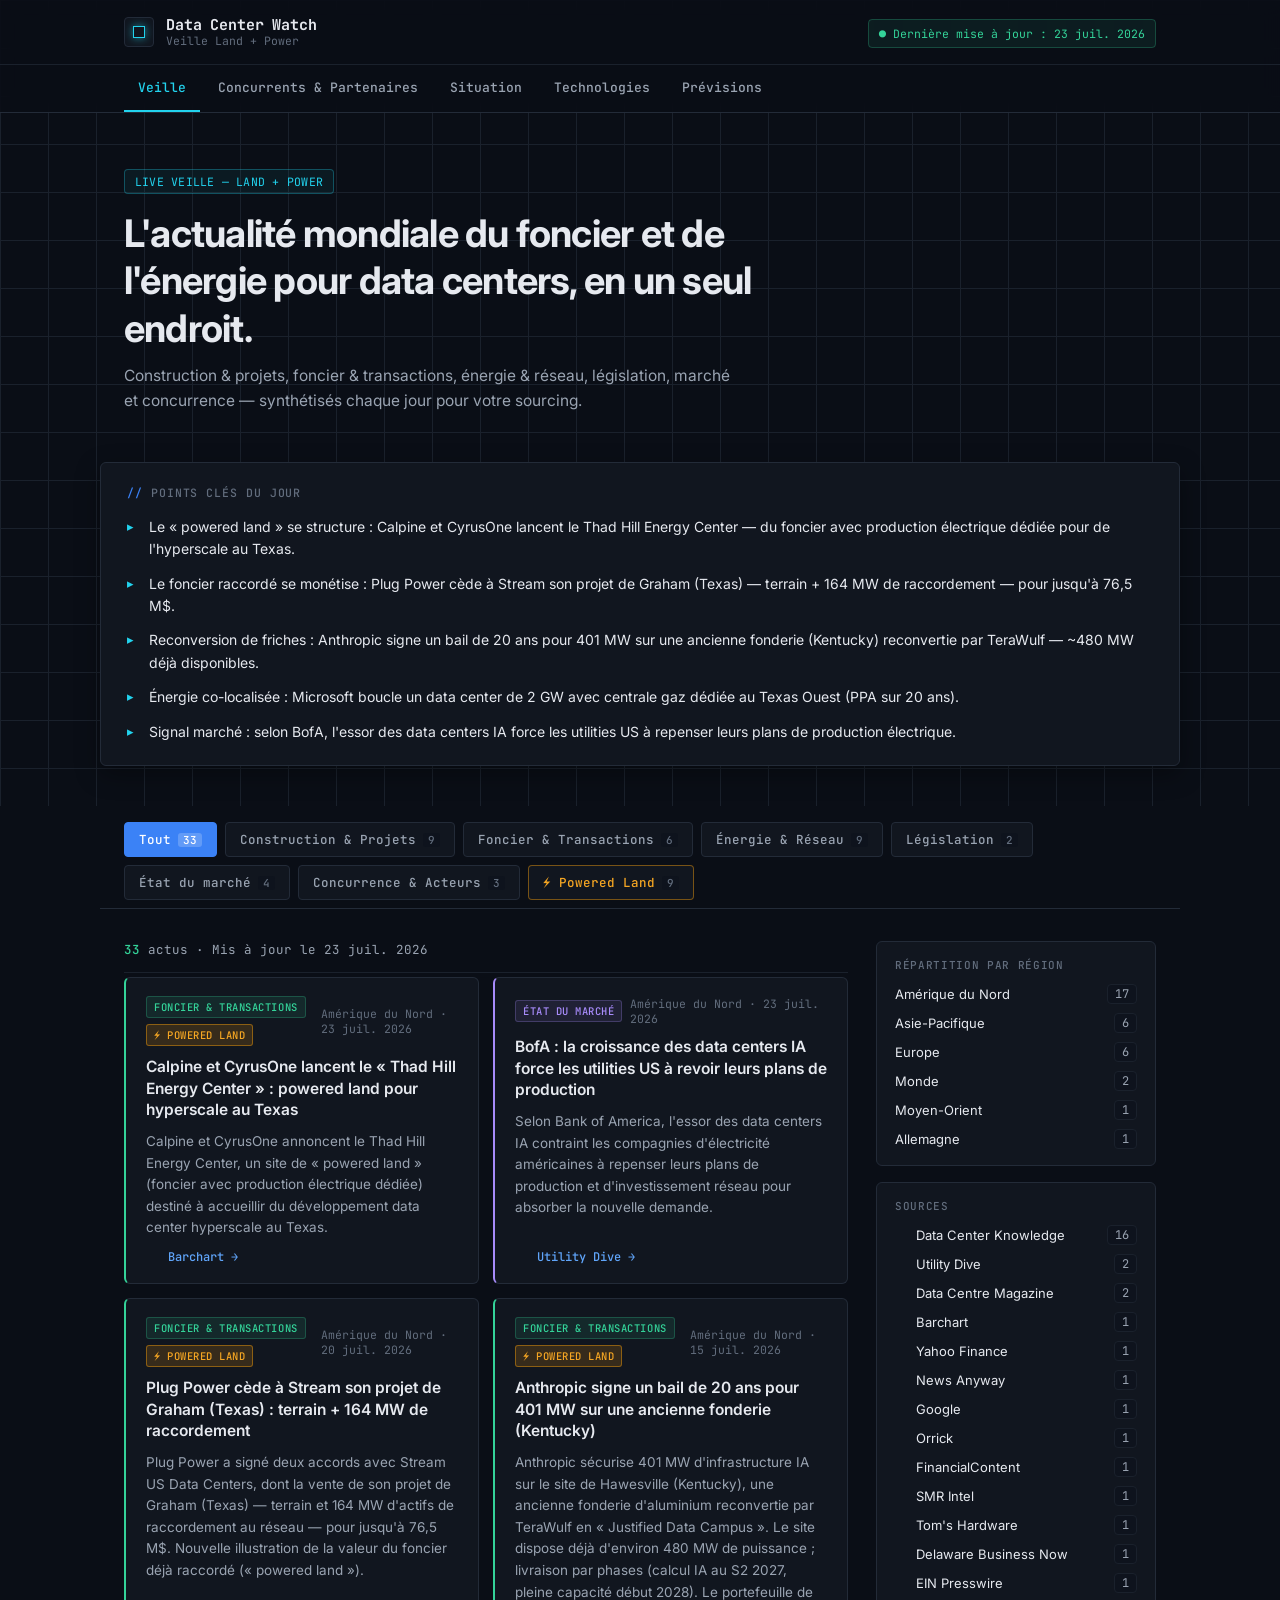
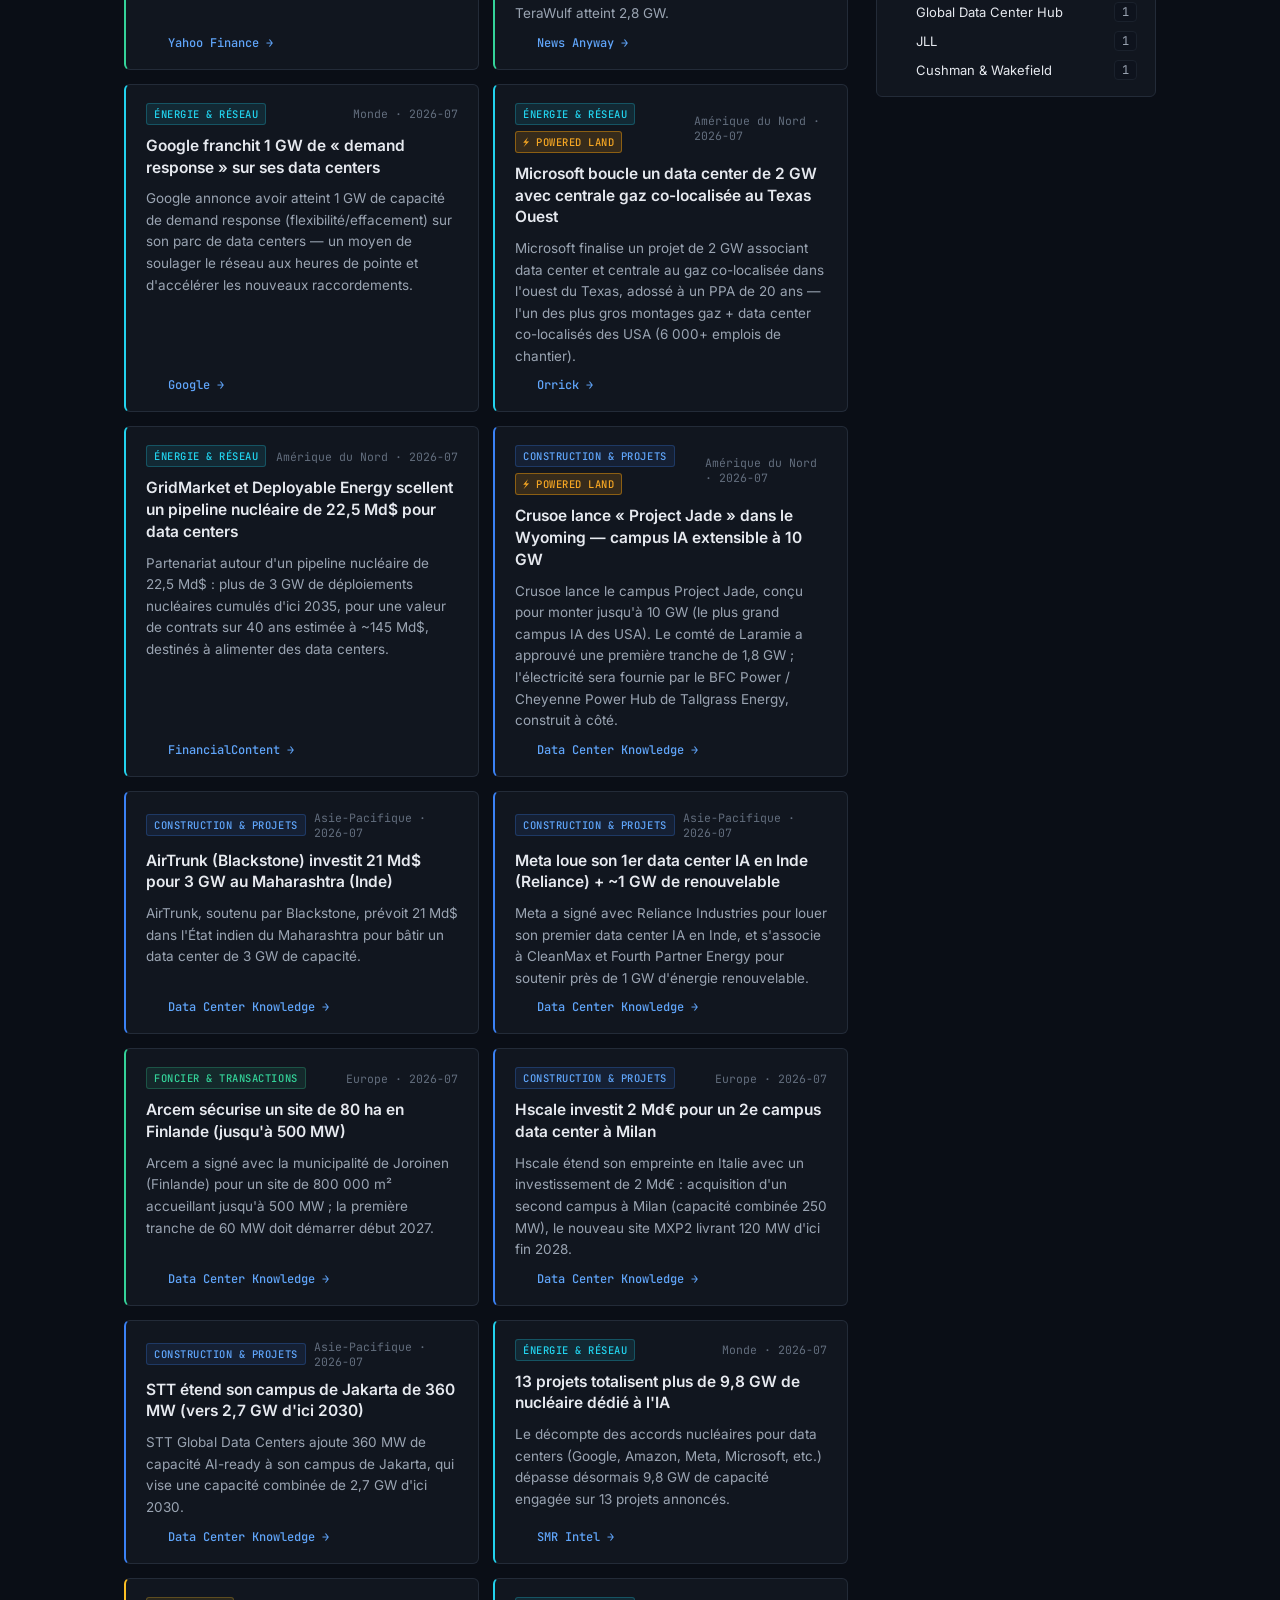
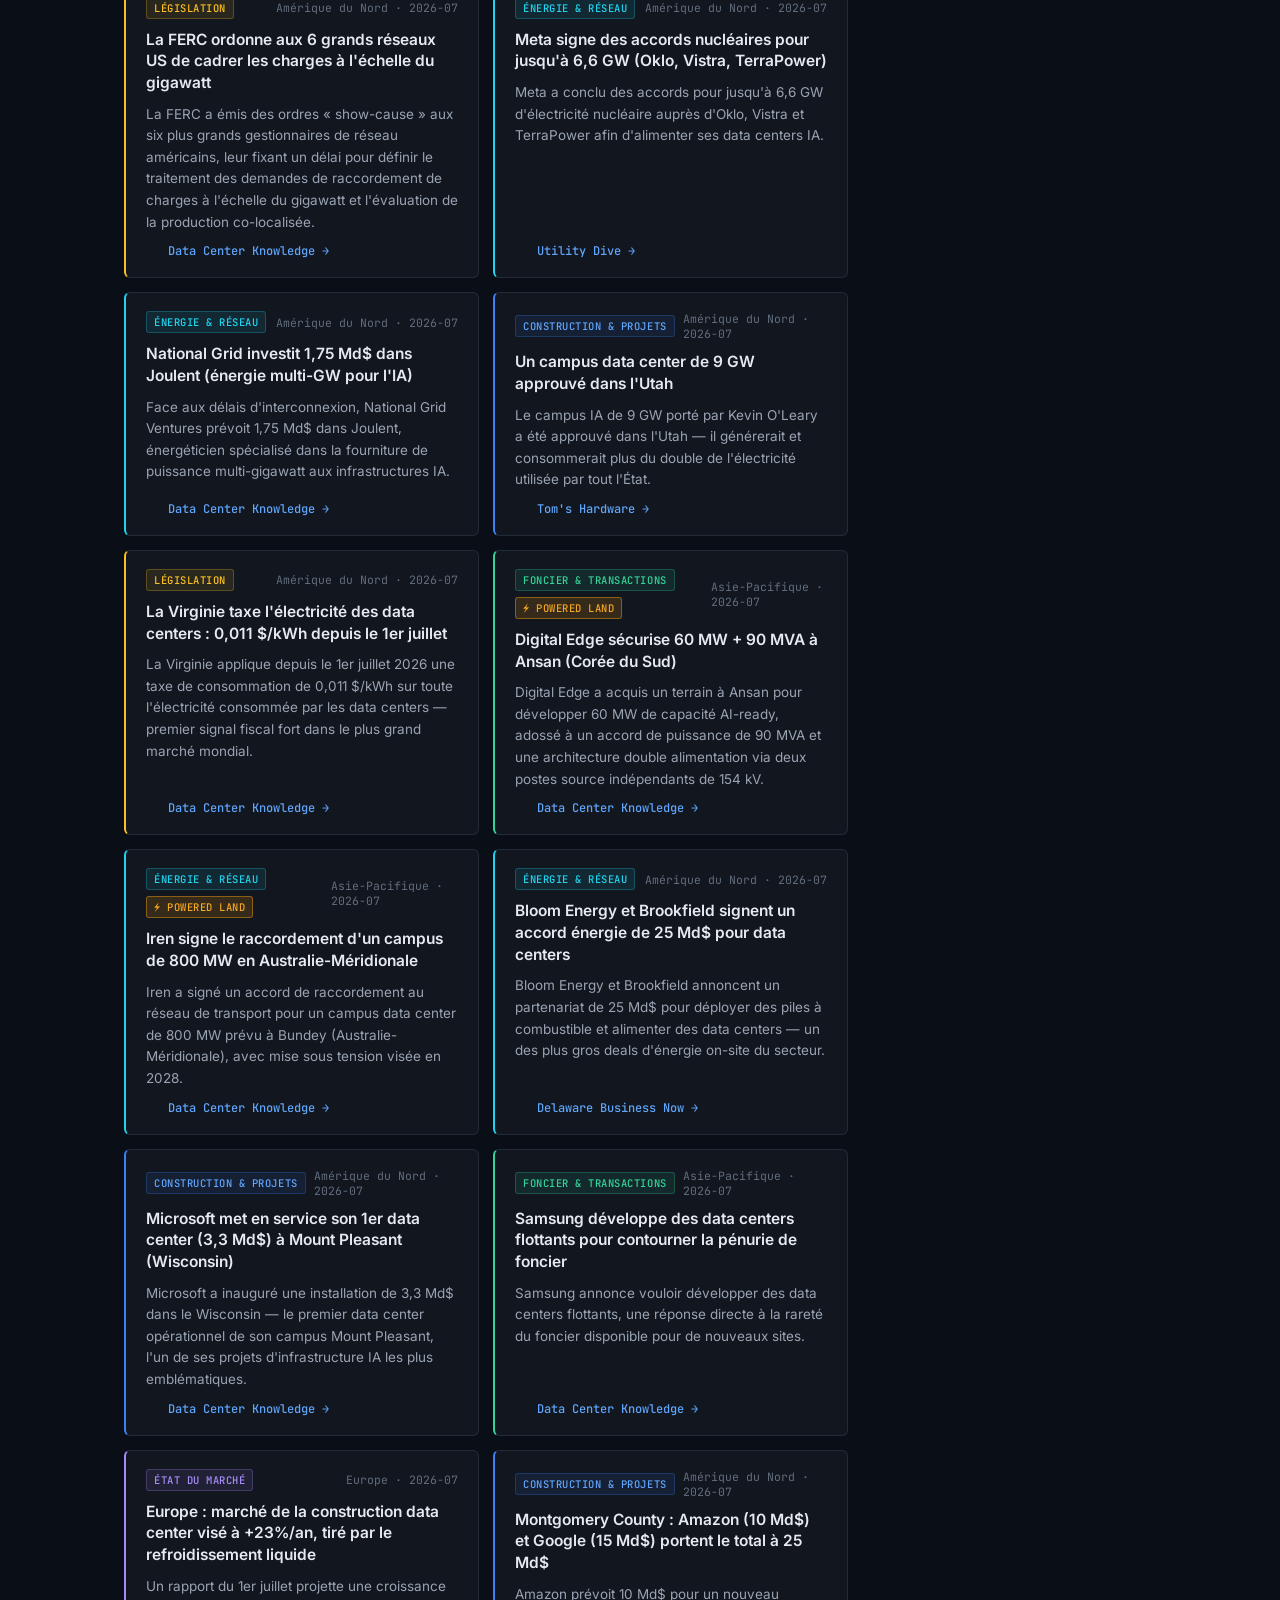
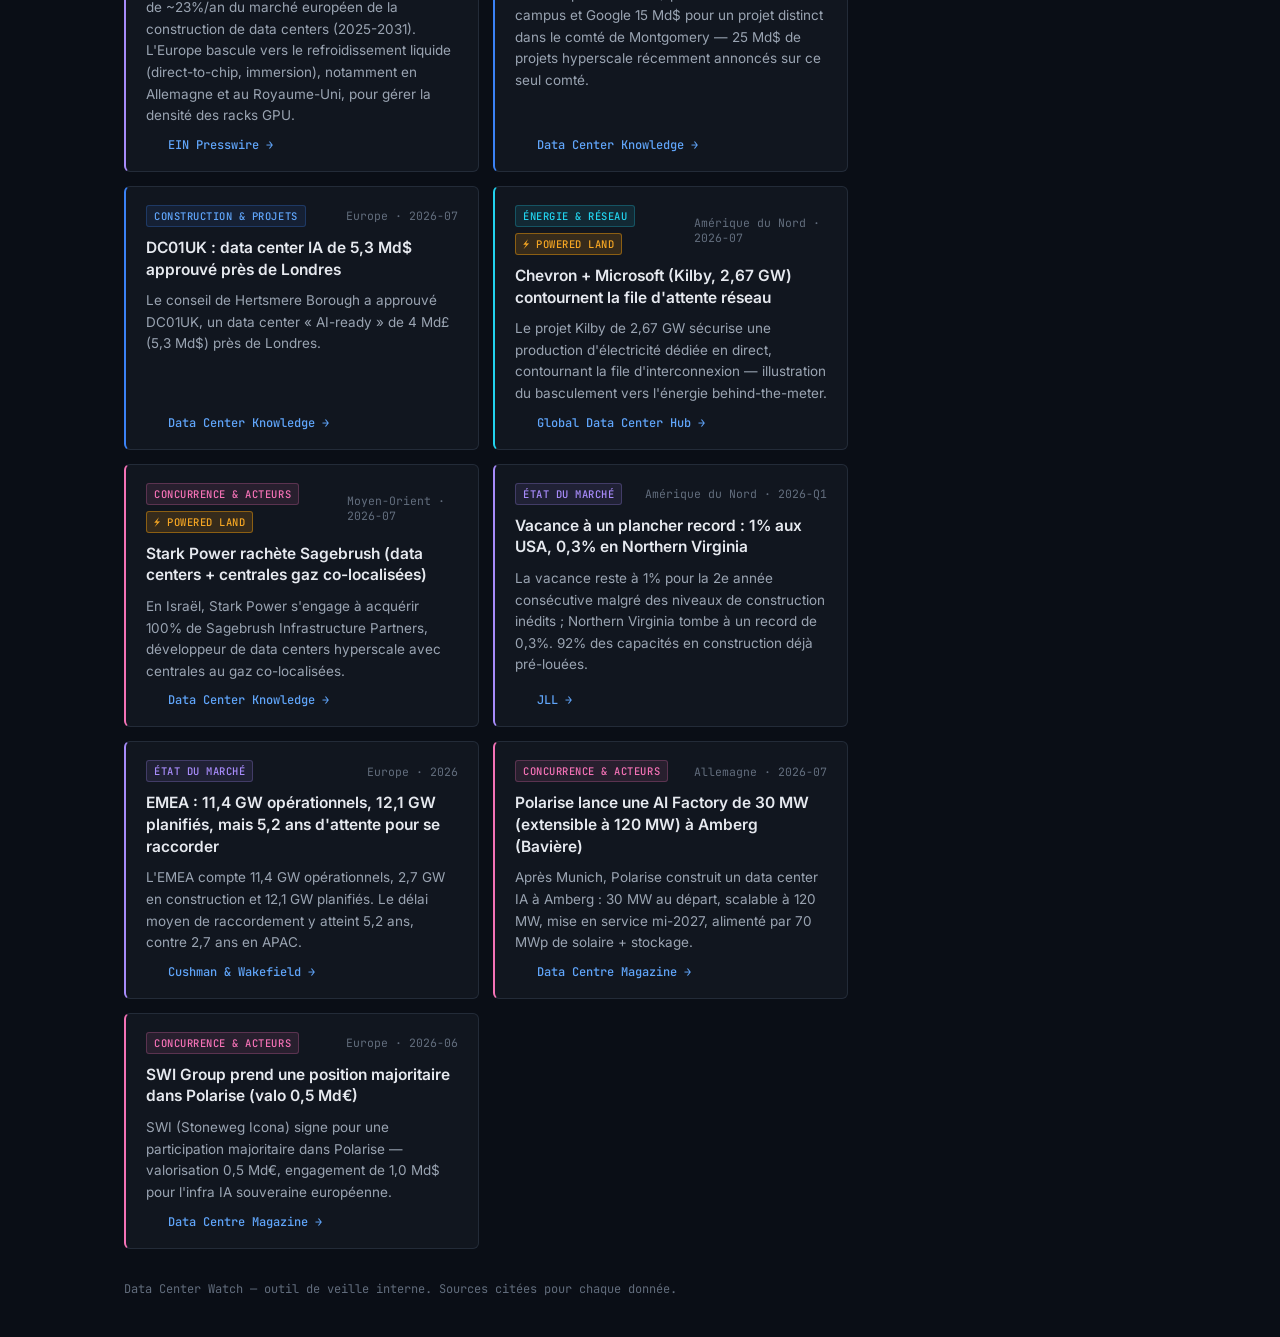
==== commit d1ffbb82: "Ajout axe transversal 'Powered Land': filtre + badge dore + tag poweredLand sur 9 items" ====
--- a/index.html
+++ b/index.html
@@ -65,6 +65,7 @@
         <button class="filter-btn" data-filter="legislation">Législation</button>
         <button class="filter-btn" data-filter="market">État du marché</button>
         <button class="filter-btn" data-filter="competition">Concurrence &amp; Acteurs</button>
+        <button class="filter-btn filter-powered" data-filter="powered">⚡ Powered Land</button>
       </div>
     </nav>
 
--- a/style.css
+++ b/style.css
@@ -411,6 +411,14 @@
 .badge-legislation { background: rgba(251, 191, 36, 0.1); color: var(--amber); border-color: rgba(251, 191, 36, 0.25); }
 .badge-market { background: rgba(167, 139, 250, 0.1); color: var(--violet); border-color: rgba(167, 139, 250, 0.25); }
 .badge-competition { background: rgba(244, 114, 182, 0.1); color: var(--pink); border-color: rgba(244, 114, 182, 0.25); }
+.badge-powered { background: rgba(245, 158, 11, 0.16); color: #f5a623; border-color: rgba(245, 158, 11, 0.45); }
+.card-badges { display: inline-flex; gap: 6px; flex-wrap: wrap; }
+
+/* Filtre Powered Land */
+.filter-powered { border-color: rgba(245, 158, 11, 0.45); color: #f5a623; }
+.filter-powered:hover { border-color: #f5a623; color: #f5a623; }
+.filter-powered.is-active { background: #f5a623; border-color: #f5a623; color: #0a0e16; }
+.filter-powered.is-active .filter-count { color: #0a0e16; background: rgba(0,0,0,0.2); }
 
 .card[data-category="construction"] { --card-accent: var(--accent); }
 .card[data-category="land"] { --card-accent: var(--green); }
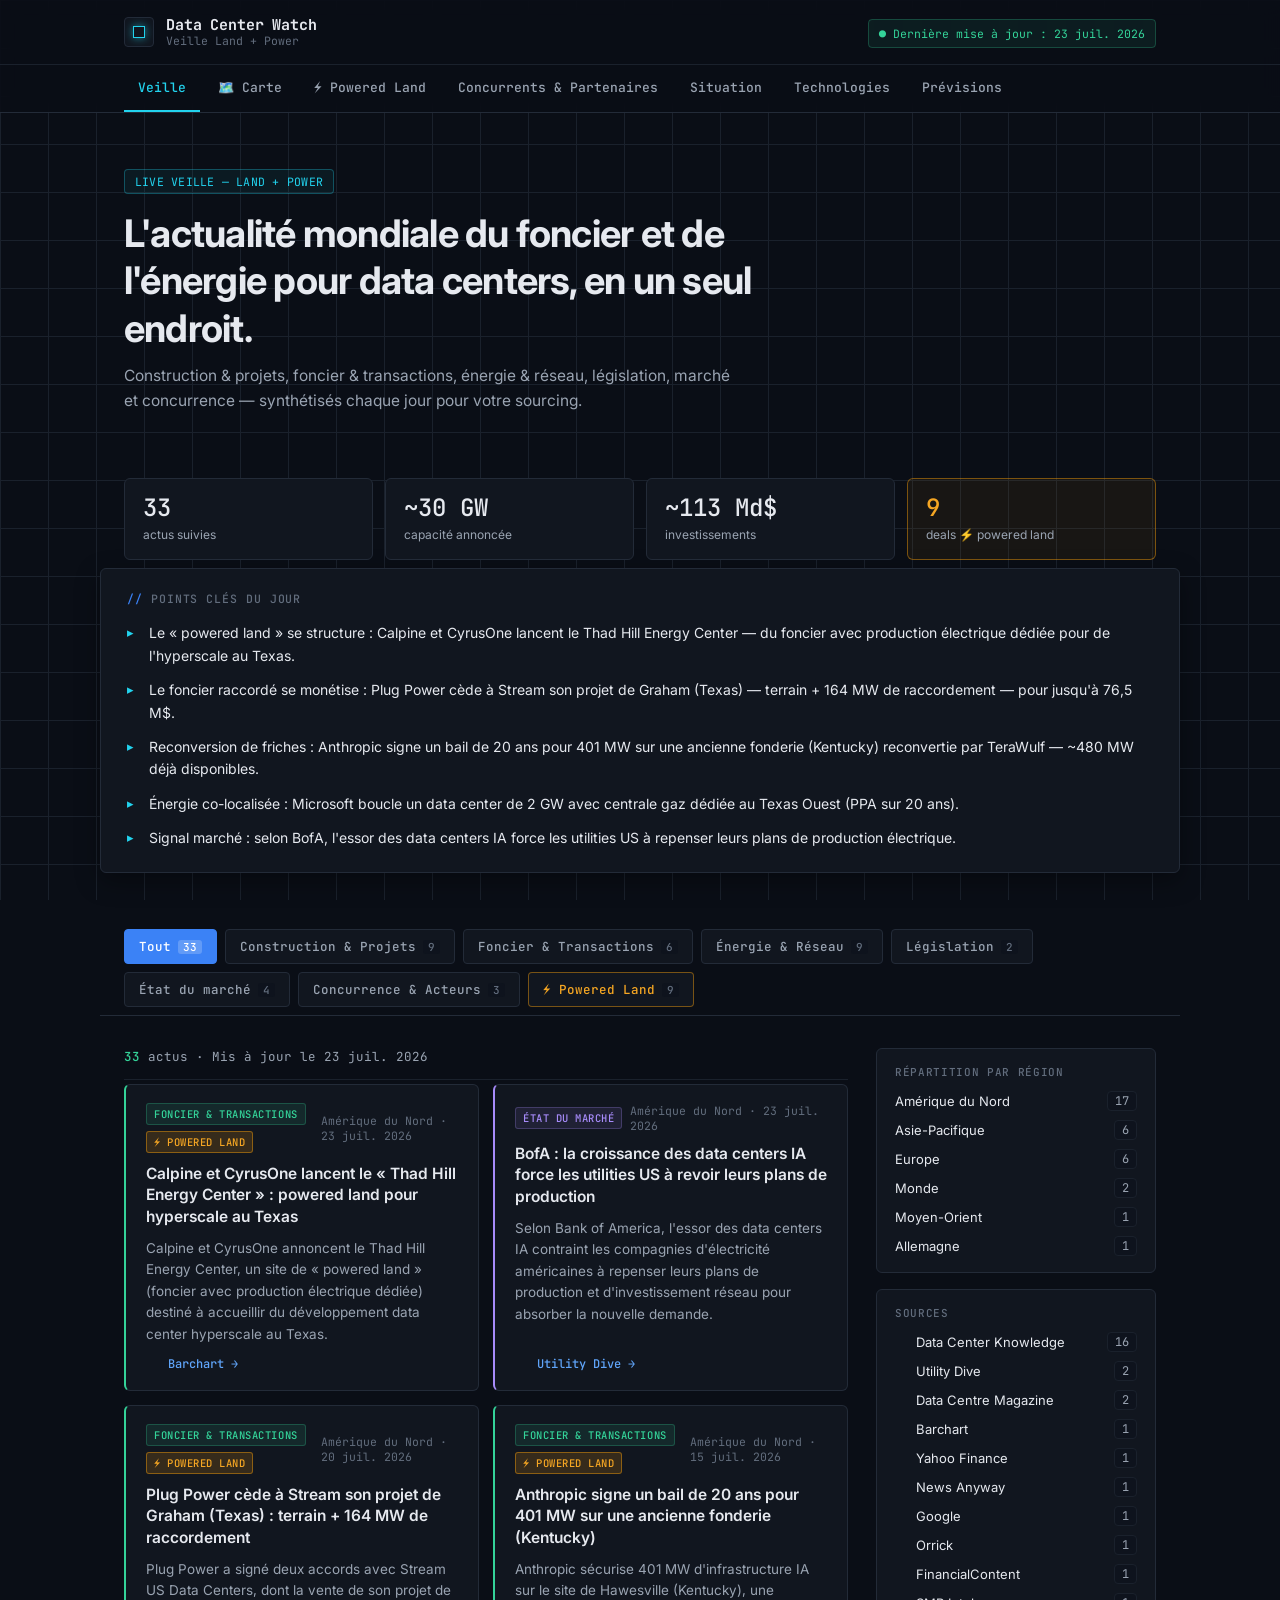
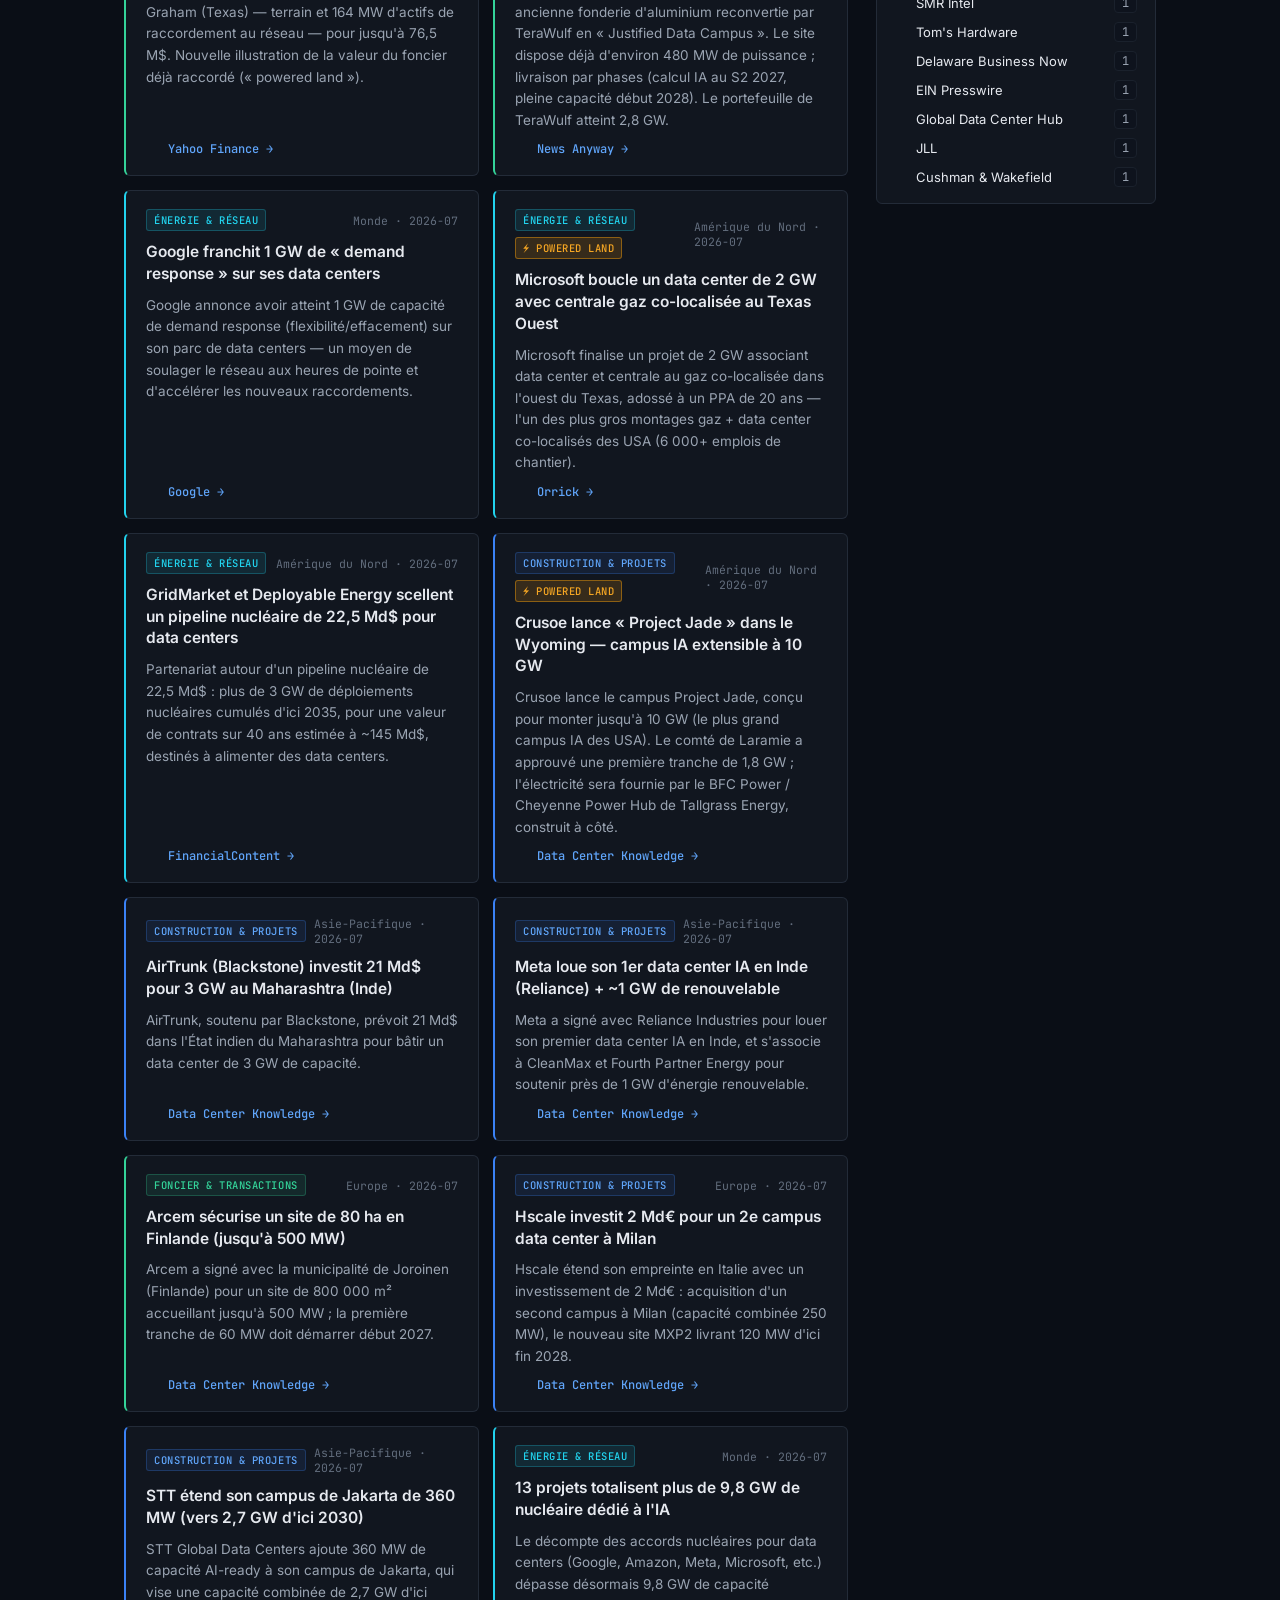
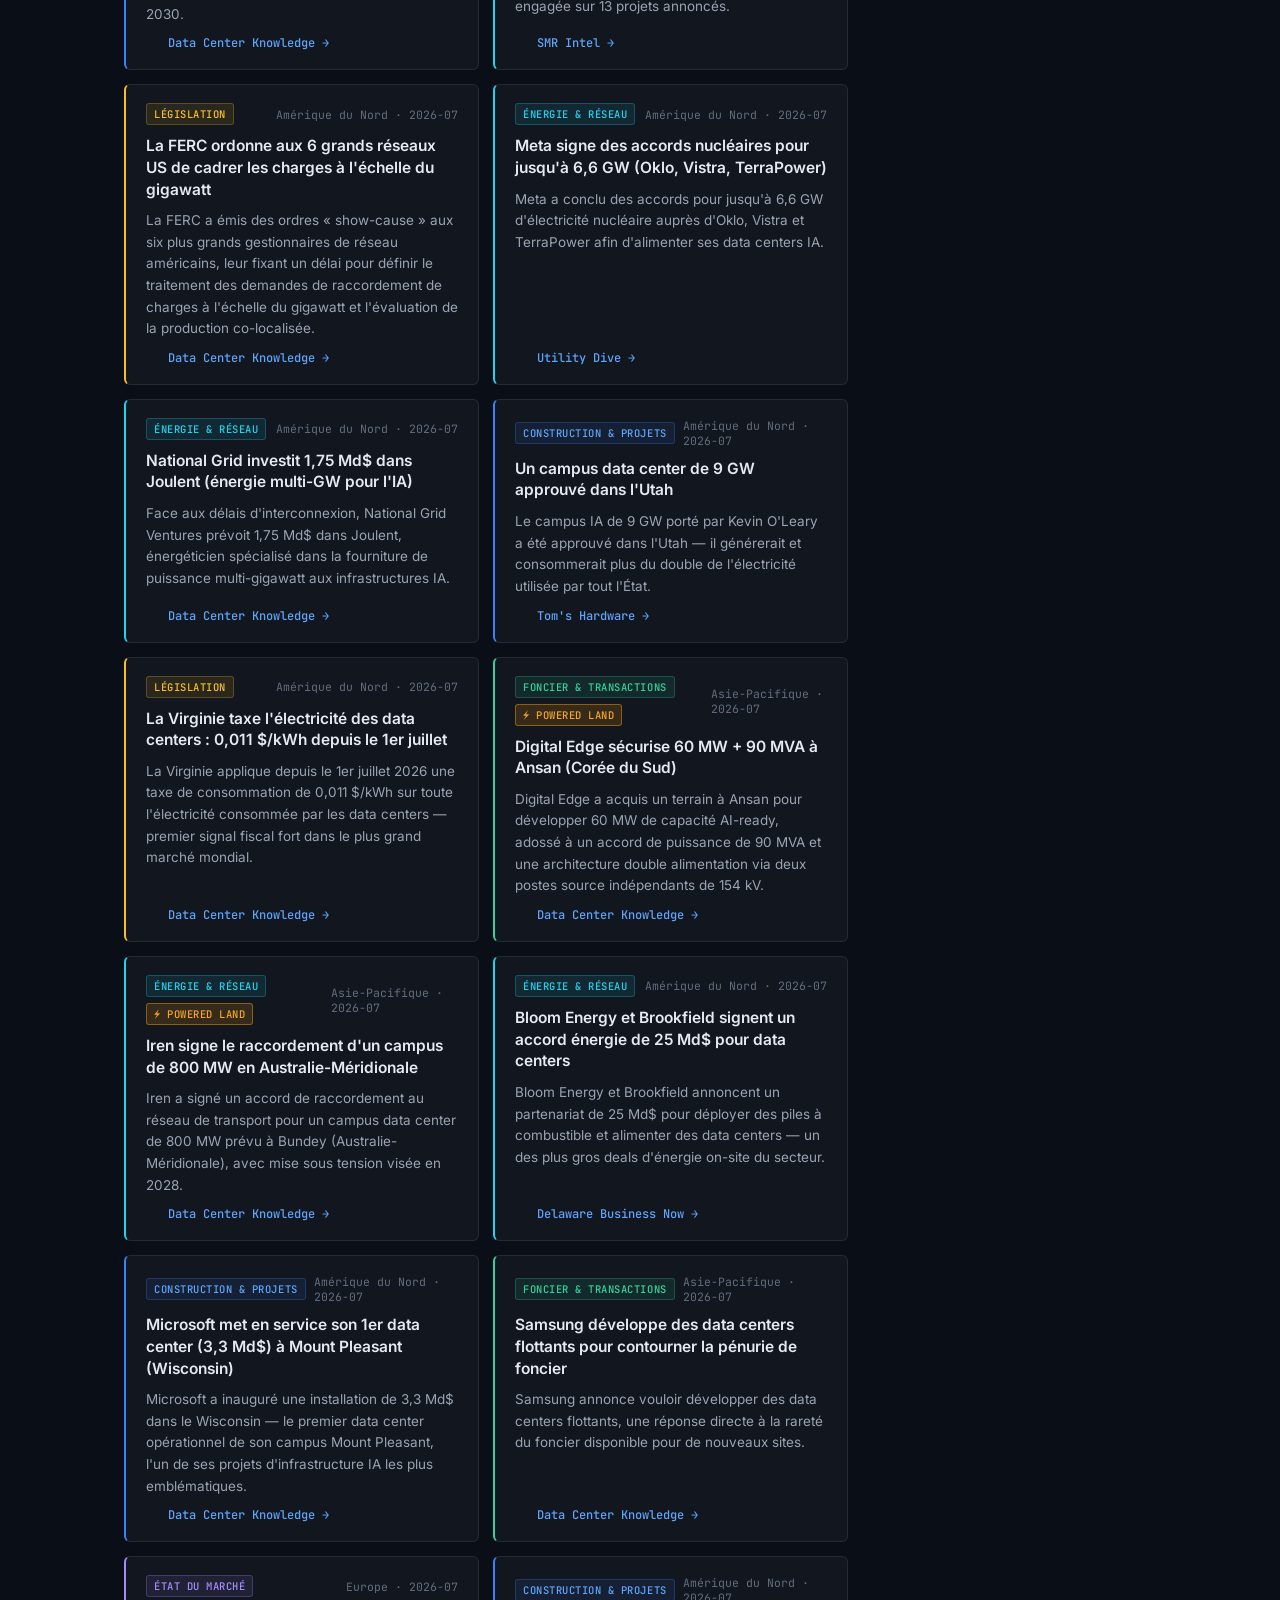
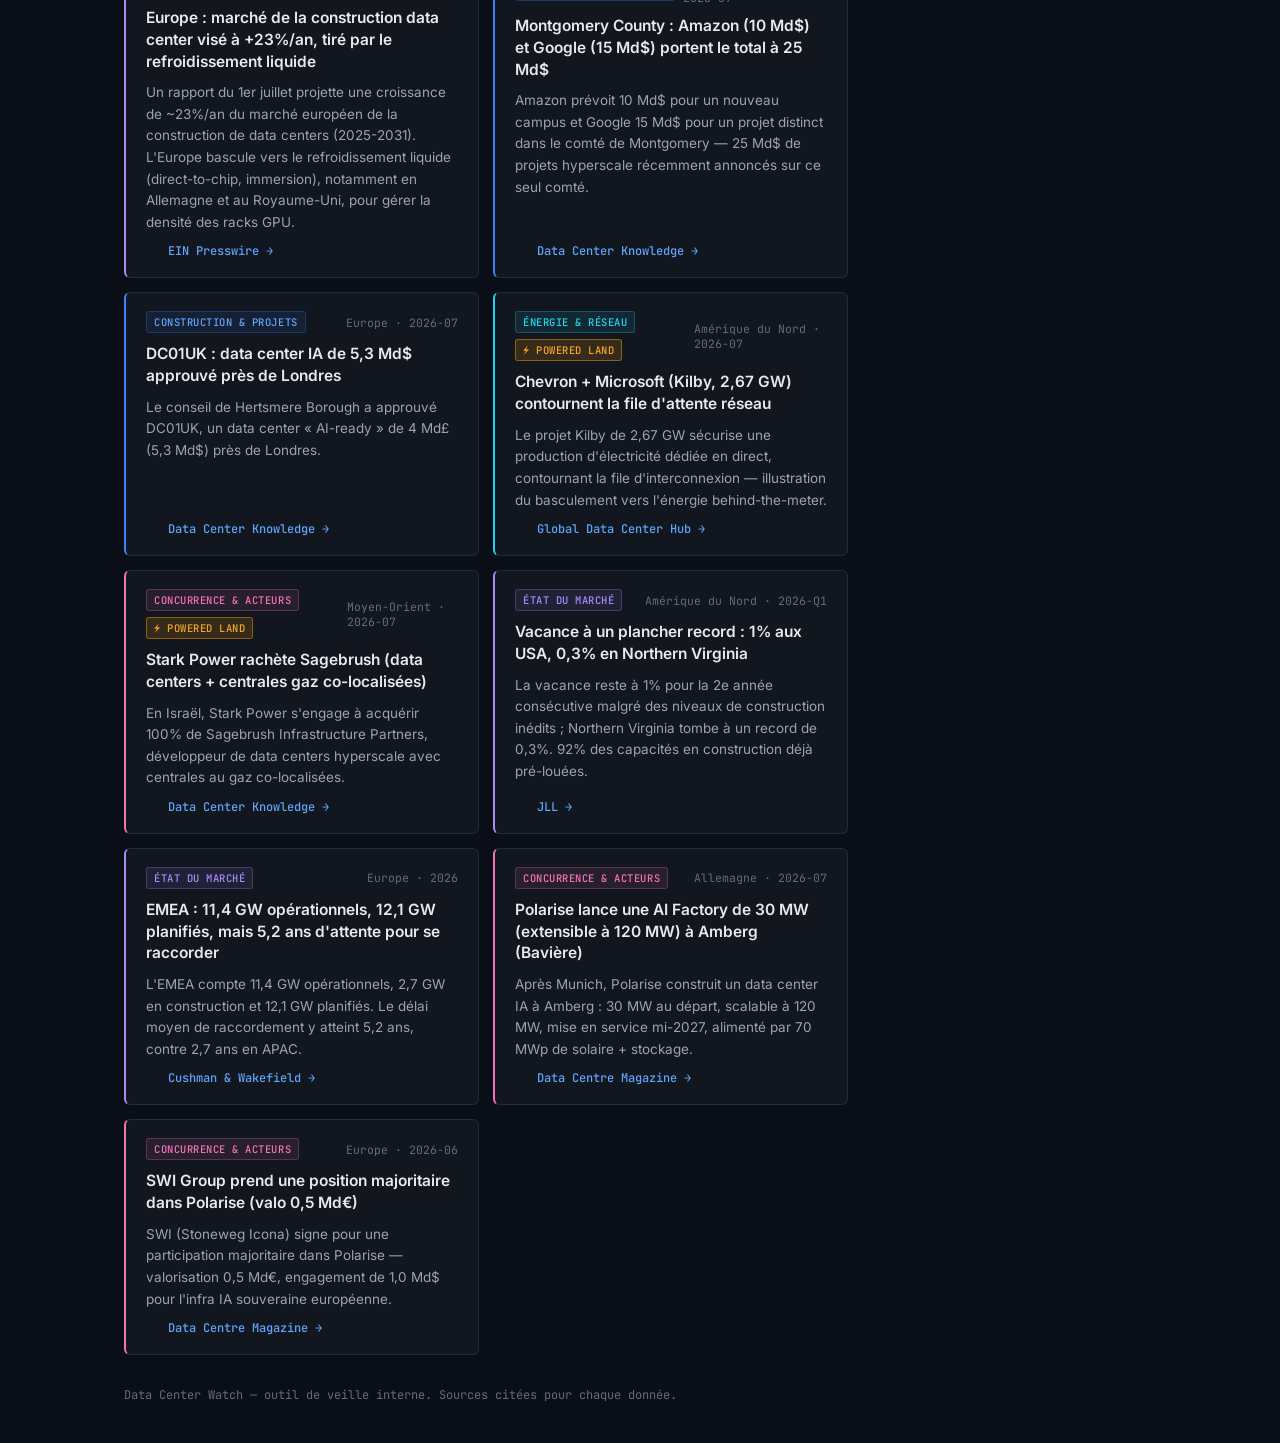
==== commit b358881a: "Ajout: bandeau metriques (GW/Md$/powered land) + onglet Carte (Leaflet) + onglet Powered Land Tracke" ====
--- a/index.html
+++ b/index.html
@@ -9,6 +9,7 @@
 <link rel="preconnect" href="https://fonts.googleapis.com">
 <link rel="preconnect" href="https://fonts.gstatic.com" crossorigin>
 <link href="https://fonts.googleapis.com/css2?family=Inter:wght@400;500;600;700;800&family=JetBrains+Mono:wght@400;500&display=swap" rel="stylesheet">
+<link rel="stylesheet" href="https://unpkg.com/leaflet@1.9.4/dist/leaflet.css">
 <link rel="stylesheet" href="style.css">
 </head>
 <body>
@@ -29,6 +30,8 @@
   <nav class="tabs" aria-label="Navigation principale">
     <div class="tabs-inner">
       <button class="tab is-active" data-tab="veille">Veille</button>
+      <button class="tab" data-tab="carte">🗺️ Carte</button>
+      <button class="tab" data-tab="powered">⚡ Powered Land</button>
       <button class="tab" data-tab="concurrents">Concurrents &amp; Partenaires</button>
       <button class="tab" data-tab="situation">Situation</button>
       <button class="tab" data-tab="technologies">Technologies</button>
@@ -48,6 +51,8 @@
         <p class="hero-lede">Construction &amp; projets, foncier &amp; transactions, énergie &amp; réseau, législation, marché et concurrence — synthétisés chaque jour pour votre sourcing.</p>
       </div>
     </div>
+
+    <div class="section-inner"><div id="veille-metrics" class="metrics-row"></div></div>
 
     <div class="takeaways">
       <div class="section-inner">
@@ -85,6 +90,30 @@
           <ul id="source-breakdown" class="side-list"></ul>
         </div>
       </aside>
+    </div>
+  </section>
+
+  <!-- ===================== CARTE ===================== -->
+  <section class="view" id="view-carte">
+    <div class="view-head section-inner">
+      <h2 class="view-title">🗺️ Carte des deals</h2>
+      <p class="view-sub">Chaque annonce géolocalisée. Marqueur ⚡ = powered land. Cliquez un point pour la fiche.</p>
+    </div>
+    <div class="section-inner">
+      <div id="map"></div>
+      <div id="map-legend" class="map-legend"></div>
+    </div>
+  </section>
+
+  <!-- ===================== POWERED LAND ===================== -->
+  <section class="view" id="view-powered">
+    <div class="view-head section-inner">
+      <h2 class="view-title">⚡ Powered Land Tracker</h2>
+      <p class="view-sub">Le cœur du sourcing : foncier déjà énergisé, friches industrielles reconverties, production co-localisée.</p>
+    </div>
+    <div class="section-inner">
+      <div class="cooling-table-wrap"><table class="compare-table" id="powered-table"></table></div>
+      <p id="powered-note" class="tech-note"></p>
     </div>
   </section>
 
@@ -164,6 +193,7 @@
   </div>
 </footer>
 
+<script src="https://unpkg.com/leaflet@1.9.4/dist/leaflet.js"></script>
 <script src="script.js"></script>
 </body>
 </html>
--- a/style.css
+++ b/style.css
@@ -812,6 +812,49 @@
   line-height: 1.5;
 }
 
+/* ===== Métriques (bandeau Veille) ===== */
+.metrics-row {
+  display: grid;
+  grid-template-columns: repeat(4, 1fr);
+  gap: 12px;
+  margin: 24px 0 4px;
+}
+.metric-tile {
+  background: var(--panel);
+  border: 1px solid var(--border);
+  border-radius: var(--radius);
+  padding: 16px 18px;
+}
+.metric-tile.metric-powered { border-color: rgba(245, 158, 11, 0.45); background: rgba(245, 158, 11, 0.06); }
+.metric-value {
+  font-family: var(--font-mono);
+  font-size: 24px; font-weight: 500; color: var(--text); line-height: 1.1;
+}
+.metric-powered .metric-value { color: #f5a623; }
+.metric-label { font-size: 12px; color: var(--text-dim); margin-top: 6px; line-height: 1.35; }
+
+/* ===== Carte ===== */
+#map {
+  height: 520px;
+  width: 100%;
+  border: 1px solid var(--border);
+  border-radius: var(--radius);
+  background: #0a0e16;
+}
+.leaflet-container { background: #0a0e16; font-family: var(--font-sans); }
+.map-legend {
+  display: flex; flex-wrap: wrap; gap: 8px 18px;
+  margin-top: 14px; padding: 12px 16px;
+  background: var(--panel); border: 1px solid var(--border); border-radius: var(--radius);
+}
+.legend-item { display: inline-flex; align-items: center; gap: 7px; font-size: 12.5px; color: var(--text-dim); font-family: var(--font-mono); }
+.legend-dot { width: 11px; height: 11px; border-radius: 50%; display: inline-block; }
+
+@media (max-width: 640px) {
+  .metrics-row { grid-template-columns: repeat(2, 1fr); }
+  #map { height: 380px; }
+}
+
 /* ===== Technologies ===== */
 .tech-group { margin-bottom: 28px; }
 .tech-group-title {
